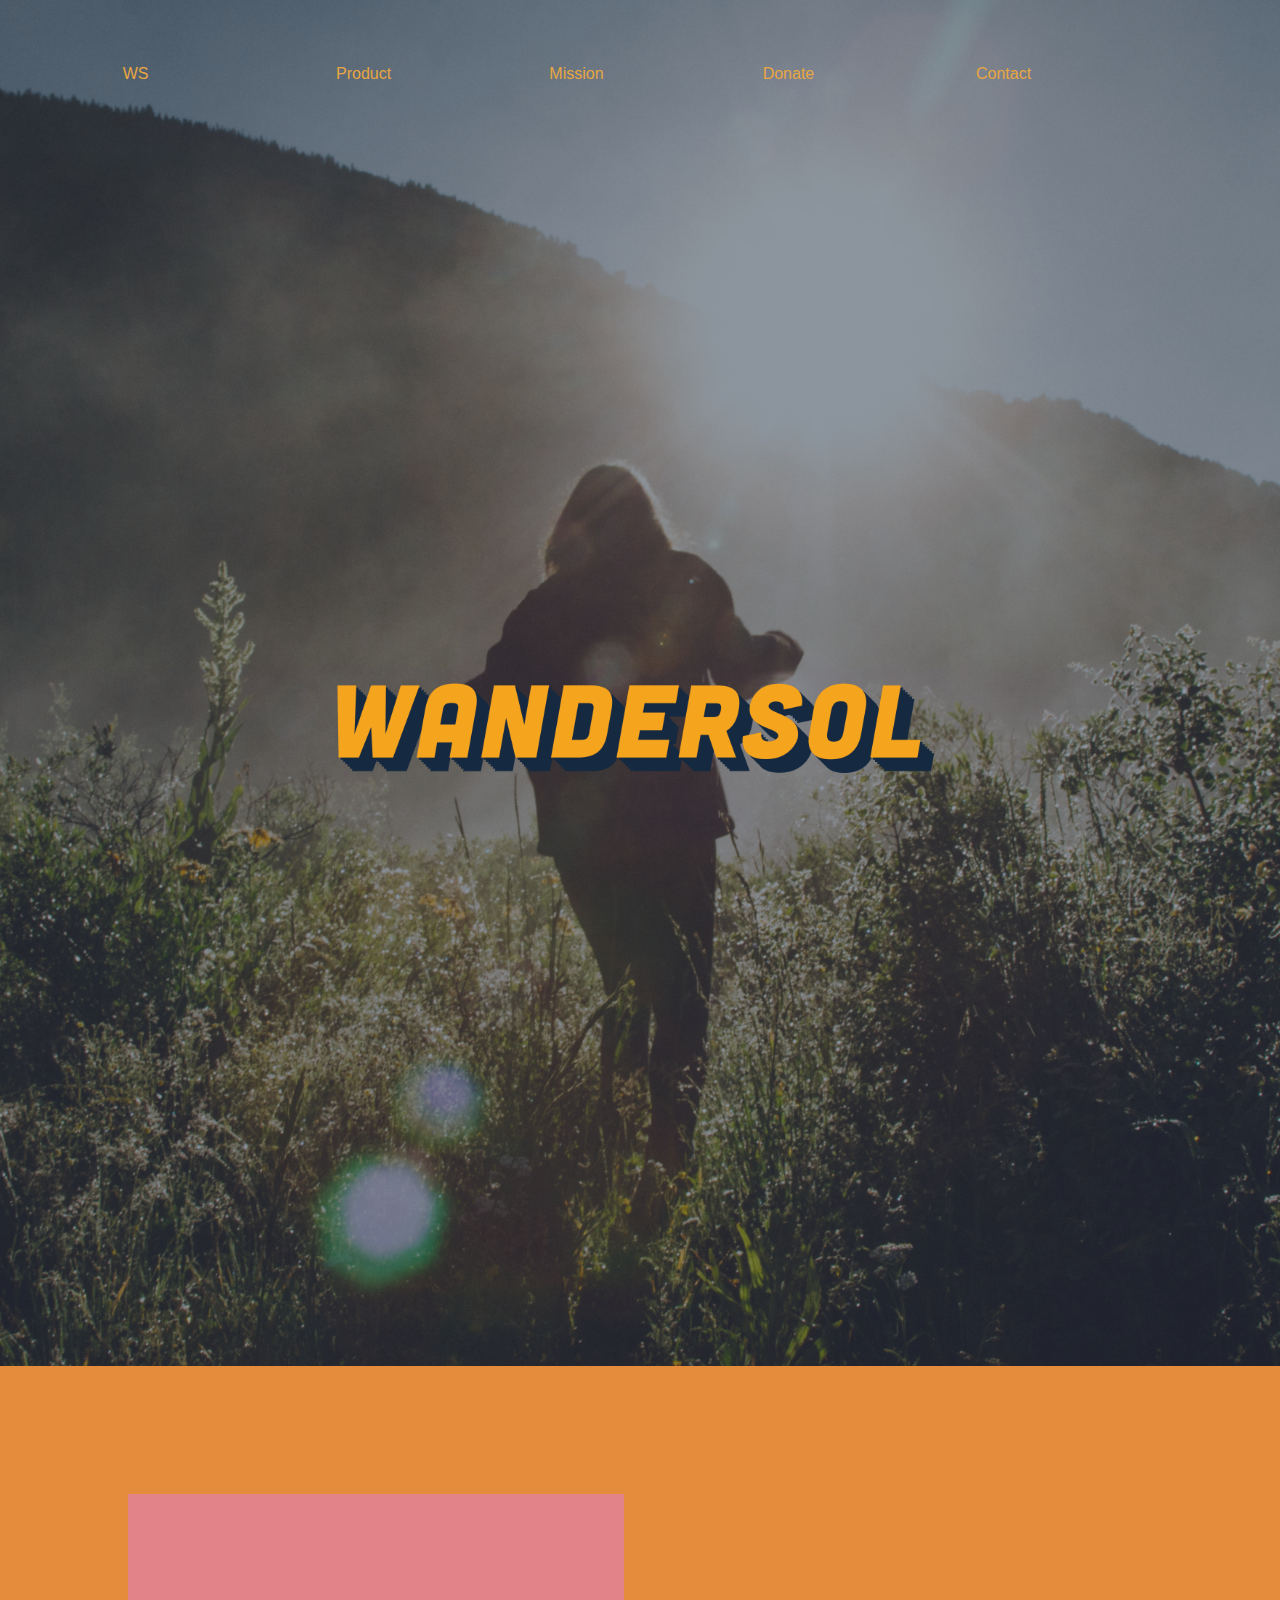
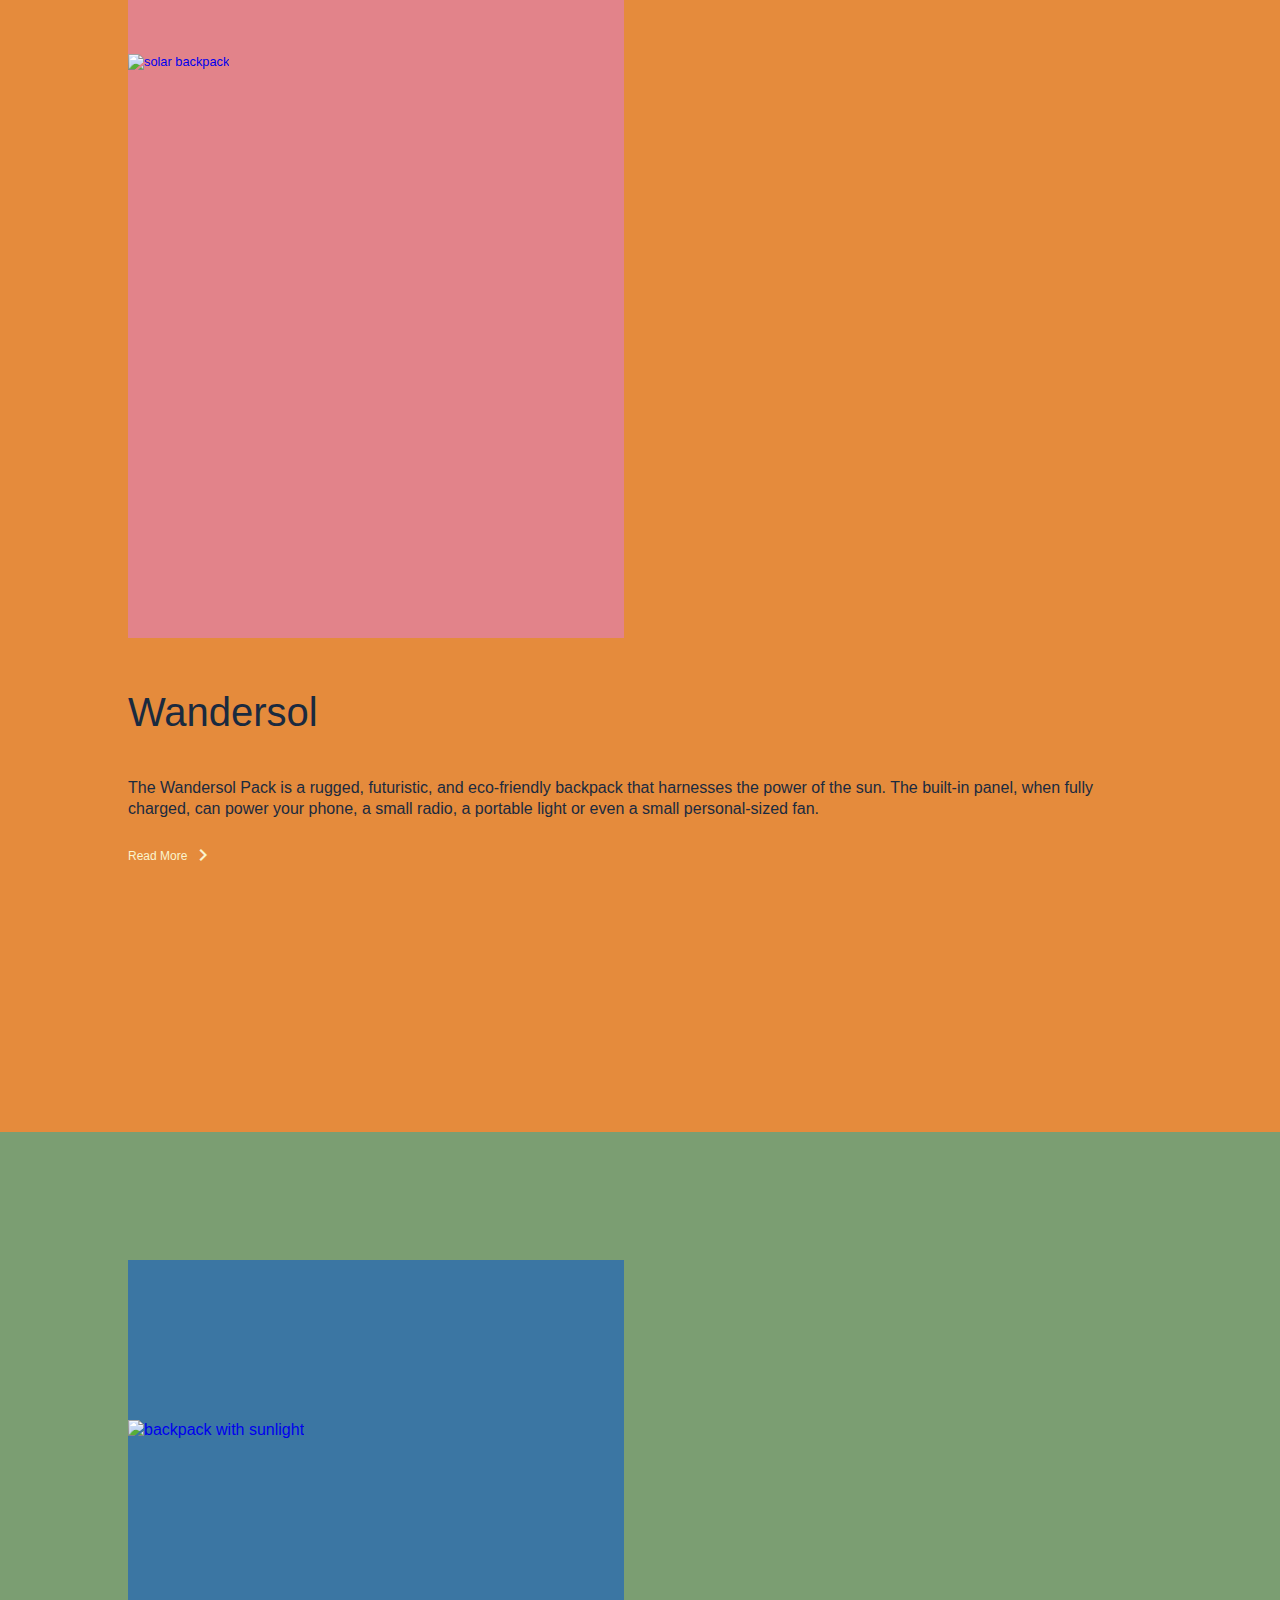
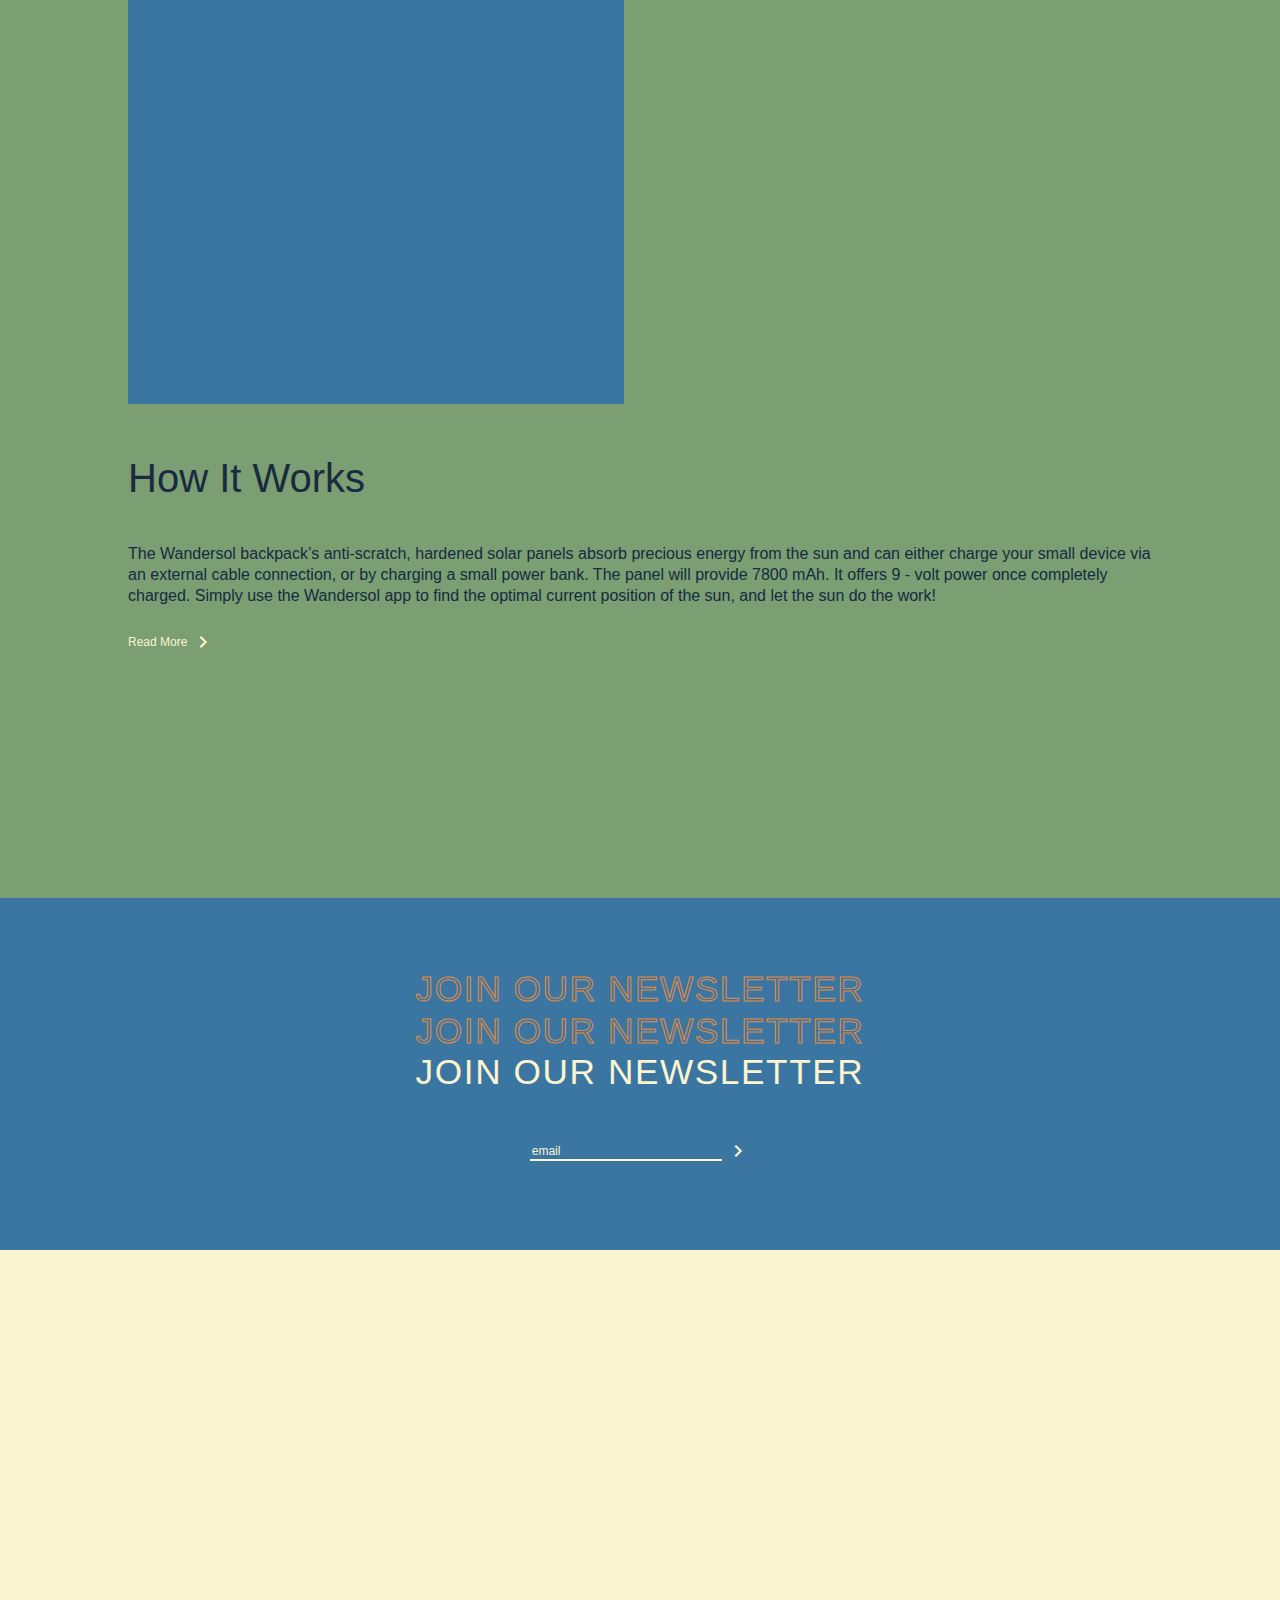
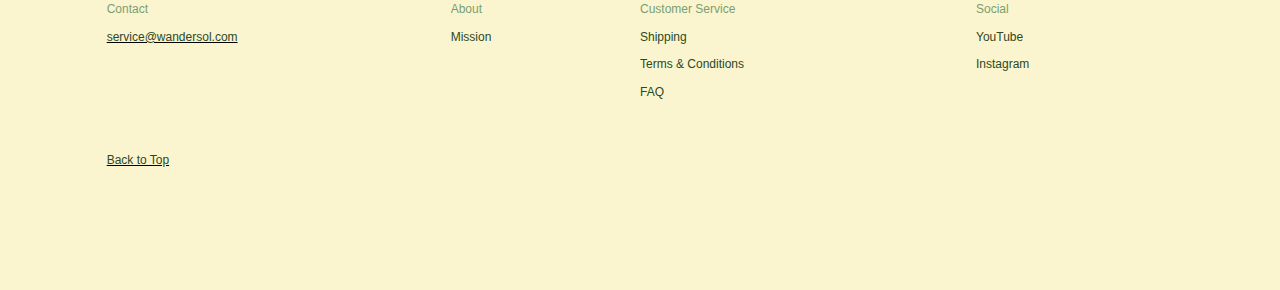
==== index.html @ 4f3cfa89 "added images" ====
<!DOCTYPE html>
<html lang="en">
    <head>
        <meta charset="UTF-8">
        <meta http-equiv="X-UA-Compatible" content="IE=edge">
        <meta name="viewport" content="width=device-width, initial-scale=1.0">
        <link rel="preconnect" href="https://fonts.gstatic.com">
        <link href="https://fonts.googleapis.com/css2?family=Raleway:wght@500&display=swap" rel="stylesheet"> 
        <link rel="stylesheet" href="https://use.typekit.net/nxj5tkr.css">
        <link rel="stylesheet" href="https://use.typekit.net/nxj5tkr.css">
        <link rel="stylesheet" href="https://fonts.googleapis.com/icon?family=Material+Icons">
        <link rel="stylesheet" href="main.css">
        <script src="main.js" async></script>
        <title>Wandersol</title>
    </head>
    <body> 
        
        <section id="hero">
            <nav>
                <a href="index.html" id="logo-home">WS</a>
                <a href="wandersol.html" id="nav-products">Product</a>
                <a href="mission.html" id="nav-mission">Mission</a>
                <a href="donate.html" id="nav-donate">Donate</a>
                <a href="#" id="nav-contact">Contact</a>  
            </nav>
            <div id="main-title">
                <a href="wandersol.html">
                    <img src="images/Wandersol_Banner_Export-02.png" alt="wandersol title">
                </a>
                
            </div>
        </section>
        
        <section id="description">
            <div id="desc-image">
                <a href="wandersol.html">
                    <img src="" alt="solar backpack">
                </a>     
            </div>
            <div id="desc-text">
                <a href="wandersol.html">
                    <h3>Wandersol</h3>
                </a> 
                <p>The Wandersol Pack is a rugged, futuristic, and eco-friendly backpack that harnesses the power of the sun. The built-in panel, when fully charged, can power your phone, a small radio, a portable light or even a small personal-sized fan.</p>
                <div class="read-more-light">
                    <a href="wandersol.html">Read More</a>
                    <a href="wandersol.html"><i class="material-icons" id="chevron-yellow">chevron_right</i></a>
                </div>
            </div>
        </section>

        <section id="how">
            <div id="how-image">
                <a href="wandersol.html">
                    <img src="" alt="backpack with sunlight">
                </a>   
            </div>
            <div id="how-text">
                <a href="wandersol.html">
                    <h3>How It Works</h3>
                </a> 
                <p>The Wandersol backpack’s anti-scratch, hardened solar panels absorb precious energy from the sun and can either charge your small device via an external cable connection, or by charging a small power bank. The panel will provide 7800 mAh. It offers 9 - volt power once completely charged. Simply use the Wandersol app to find the optimal current position of the sun, and let the sun do the work!</p>
                <div class="read-more-light">
                    <a href="wandersol.html">Read More</a>
                    <a href="wandersol.html"><i class="material-icons" id="chevron-yellow">chevron_right</i></a>
                </div>
            </div>   
        </section>

        <!-- <section id="mission">
            <div id="mission-image">
                <img src="images/pexels-ave-calvar-martinez-4061216.jpg" alt="helping hands">
            </div>
            <div id="mission-text">
                <h3>Our Mission</h3>
                <p>Our mission is to maximize the experience of those who wander by providing them with comfortable, trustworthy and durable gear that will satisfy their desire to explore what the world has to offer. However, not only do we define our success by serving our customers wants and needs, but by helping others along the way. </p>
                <p>For each backpack purchased, Wandersol will donate a backpack to a person experiencing homelessness. We believe that we can give power, to empower those who need it most. </p>
                <div class="read-more-dark">
                    <a href="mission.html">Read More</a>
                    <a href="wandersol.html"><i class="material-icons" id="chevron-right-light-green">chevron_right</i></a>
                </div>
            </div>
        </section> -->
        
        <section>
            <div id="cream-background"></div>
        </section>

        <section id="newsletter">
            <div id="triple-join">
                <p class="outline">JOIN OUR NEWSLETTER</p>
                <p class="outline">JOIN OUR NEWSLETTER</p>
                <p>JOIN OUR NEWSLETTER</p>
            </div>
            <form action="">
                <input type="text" id="newsletter-email-input" placeholder="email">
                <a href="#"><i class="material-icons" id="chevron-yellow-news">chevron_right</i></a>
            </form>
        </section>

        <div id="map">
            <img src="images/TopoUpdatedExport-01.png" alt="map lines" id="map-lines">
        </div>

        <footer>
            <div id="footer-contact">
                <div id="footer-contact-title">Contact</div>
                <div id="footer-email">
                    <p><a href="#">service@wandersol.com</a></p>
                </div>
            </div>
            <div id="footer-about">
                <div id="about">About</div>
                <div id="about-p">
                    <p><a href="mission.html">Mission</a></p>
                </div>
            </div>
            <div id="footer-cust-serv">
                <div id="cust-serv">Customer Service</div>
                <div id="general-info">
                    <p><a href="#">Shipping</a></p>
                    <p><a href="#">Terms & Conditions</a></p>
                    <p><a href="#">FAQ</a></p>  
                </div>     
            </div>
            <div id="footer-social">
                <div id="social">Social</div>
                <div id="social-links">
                    <p><a href="#">YouTube</a></p>
                    <p><a href="#">Instagram</a></p>
                </div>
            </div>
            <div id="back-to-top"><a href="#top">Back to Top</a></div>
        </footer>

        <div class="bg-modal">
            <div class="modal-content">
                <div id="modal-form">
                    <h3>Nice to Meet You!</h3>
                    <p>Feel free to send us a message</p>
                    <form action="">
                        <input type="text" id="name" placeholder="Name">
                        <input type="email" id="modal-email" placeholder="Email*">
                        <input type="text" id="message" placeholder="Message">    
                        <button type="submit" id="modal-submit">Submit</button>
                    </form>
                </div>
                <div class="close">+</div>
                <div id="modal-image"><img src="images/wandersol-modal.jpg" alt="mountains and pine trees"></div>
            </div>
        </div>   
    </body>
</html>
---- main.css ----
html {
    box-sizing: border-box;
    font-size: 100%;
}

*, *:before, *:after {
    box-sizing: inherit;
}

a {
    text-decoration: none;
}

body {
    margin: 0;
    font-family: filson-pro, sans-serif;
    font-weight: 400;
    font-style: normal;
    line-height: 1.3;
    display: grid;
    grid-template-columns: repeat(12 1fr);
    grid-template-areas: 
        "hero"
        "desc-image"
        "desc-text"
        "how-image"
        "how-text"
        "cream-background"
        "newsletter"
        "map"
        "footer"
    ;
}


/* ----- Hero (main styles) ----- */

#hero {
    grid-area: hero;
    /* photo by Holly Mandarich on Unsplash.com */
    background: url(images/hero-image.jpg) center;
    width: 100%;
    background-size: cover;
    height: 51rem;
    display: grid;
    grid-template-rows: 1fr, 1fr, 1fr;
}

/* ----- Navbar and Navbar Elements ----- */

nav {
    grid-column: 1/13;
    grid-row: 1/2;
    display: grid;
    grid-template-columns: repeat(12, 1fr);
    padding-top: 4rem;
    background-color:rgba(26,43,62, 0.5);
}

nav a {
    color: #E9A642;
    font-size: 0.8rem;
    font-weight: bold;
    font-family: filson-pro, sans-serif;
    font-weight: 400;
    font-style: normal;
    padding-left: 1rem;
}

#logo-home {
    grid-column: 2/3;
    color: #E9A642;
    font-family: cubano, sans-serif;
    font-weight: 400;
    font-style: normal;
}

#nav-products {
    grid-column: 4/5;
}

#nav-mission {
    grid-column: 6/7;
}

#nav-donate {
    grid-column: 8/9; 
}

#nav-contact {
    grid-column: 10/11; 
}

/* ----- Main Title Div with Main Title Image ----- */

#main-title {
    grid-column: 1/13;
    background-color: rgba(26,42,63,.5);
    background-repeat: no-repeat;
    background-position: center top;
    /* height: 15rem; */
    height: 100%;
    padding: 0;
}

#main-title img {
    width: 60%;
    margin: auto;
    display: block;
    position: relative;
    /* top: 25%; */
}

#description {
    background-color: #E58B3C;
    height: 51rem;
    font-family: cubano, sans-serif;
    font-weight: 400;
    font-style: normal;
    font-size: 0.8rem;
}

#desc-image {
    grid-area: desc-image;
    width: 18rem;
    height: 24rem;
    background-color: #e2838a;
    padding-top: 10rem;
    margin: 3rem auto;
}

#desc-text {
    color: #1A2A3F;
    padding: 0 3rem 0 3rem;
    grid-area: desc-text;
    font-family: filson-pro, sans-serif;
    font-weight: 400;
    font-style: normal;
}

#desc-text h3 {
    font-family: cubano, sans-serif;
    font-weight: 400;
    font-style: normal;
}

#desc-text a h3 {
    color: #1A2A3F;
}

.read-more-light {
    color: #faf5ce;
}

.read-more-light a {
    color: #FAF5CE;
    font-size: 0.25rem;
}

.material-icons {
    font-size: 1.5rem;
}

#chevron-yellow {
    color: #FAF5CE;
    position: relative;
    top: 0.5rem;
}
/* ----- How ----- */

#how {
    background-color: #7B9E72;
    height: 51rem;
    font-family: cubano, sans-serif;
    font-weight: 400;
    font-style: normal;
}

#how-image {
    grid-area: how-image;
    width: 18rem;
    height: 24rem;
    background-color: #3b76a3;
    padding-top: 10rem;
    margin: 3rem auto;
}

#how-text {
    grid-area: how-text;
    padding: 0 3rem 0 3rem;
    color: #162A41;
    font-size: 0.8rem;
    font-family: filson-pro, sans-serif;
    font-weight: 400;
    font-style: normal;
}

#how-text h3 {
    font-family: cubano, sans-serif;
    font-weight: 400;
    font-style: normal;
}

#how-text a h3 {
    color: #1A2A3F;
}

#cream-background {
    background-color: #FAF5CE;
    height: 20rem;
}

/* ----- Mission ----- */

#mission {
    background-color: #FAF5CE;
    color: #162A41;
    padding: 3.125rem;
    height: 51rem;
    font-size: 0.8rem;
    font-family: cubano, sans-serif;
    font-weight: 400;
    font-style: normal;
}

#mission-image img {
    max-width: 18rem;
    max-height: 24rem;
}

.read-more-dark a {
    color: #569573;
    font-size: 0.25rem;
}

#chevron-right-light-green {
    color: #569573;
    position: relative;
    top: 0.5rem;
    font-size: 1.5rem;
}

#mission-text {
    grid-area: mission-text;
    padding-top: 3rem;
    font-family: filson-pro, sans-serif;
    font-weight: 400;
    font-style: normal;
}

#mission-text h3 {
    font-family: cubano, sans-serif;
    font-weight: 400;
    font-style: normal;
}

#cream-background {
    display: none;
}

#newsletter {
    grid-area: newsletter;
    height: 22rem;
    display: grid;
    grid-template-columns: 25% 50% 25%;
    grid-template-rows: 1fr 1fr;
    padding-top: 3.125rem;
    background-color:#3b76a3;
    color: #FAF5CE;
    z-index: 1;
}

#triple-join {
    grid-column: 2/3;
    grid-row: 1/2;
    margin: 0 auto;
}
#newsletter p {
    margin: 0 auto;
    font-size: 3.75vw;
    padding-top: 2.5rem;
    font-family: cubano, sans-serif;
    font-weight: 400;
    font-style: normal;
    letter-spacing: .1rem;
    line-height: 0.1rem;   
}

.outline {
    /* -webkit-text-fill-color: #7B9E72;  */
    /* -webkit-text-fill-color: #3b76a3; */
    -webkit-text-fill-color: #3b76a3;;
    -webkit-text-stroke-width: 0.0625rem;
    /* -webkit-text-stroke-width: 0.1rem; */
    /* -webkit-text-stroke-color: #e2838a; */
    -webkit-text-stroke-color: #E58B3C;
}

#newsletter form {
    grid-column: 2/3;
    grid-row: 2/3;
    margin: 0 auto;
    padding-top: 2rem;
    padding-bottom: 2rem;
}

#newsletter input {
    width: 8rem;
    border: 0;
    border-radius: 0;
    border-bottom: 0.125rem solid #FAF5CE;
    /* background-color: #7B9372; */
    background-color: #3b76a3;
    /* background-color: rgb(26,43,62); */
    box-shadow: none;
    /* color: #FAF5CE; */
    color:rgb(26,43,62);

}
 #email {
     display: inline-block;
     min-width: 12rem;
 }

#chevron-yellow-news {
    position: relative;
    top: .5rem;
    display: inline-block;
    color:#FAF5CE;
}

input::placeholder {
    color:#FAF5CE;
    font-size: 90%;
    font-family: filson-pro, sans-serif;
    font-weight: 400;
    font-style: normal;
}

#newsletter .material-icons {
    font-size: 1.5rem;
}

/* ----- Topographical Map Image ----- */

#map {
    grid-area: map;
    background-color: #FAF5CE;
    height: 10rem;
    padding-bottom: 20rem;
}

#map-lines {
    grid-column: 1/13;
    width: 100%;
    height: 25rem;
    object-fit: cover;
    position: relative;
    bottom: 10rem;
}

/* ----- Footer ----- */

footer {
    grid-area: footer;
    display: grid;
    grid-template-columns: repeat(12, 1fr);
    background-color: #FAF5CE;
    font-size: 0.25rem;
    padding-bottom: 3rem;
}

footer a {
    color: #2D4826;
}

#footer-contact {
    grid-column: 2/4;
}

#footer-contact-title {
    color: #7B9E72;
}

#footer-email {
    text-decoration: underline;
}

#footer-about {
    grid-column: 5/6;
    padding-left: 1.5rem;
}

#about {
    color: #7B9E72;
}

#footer-cust-serv {
    grid-column: 7/10;
}

#cust-serv {
    color: #7B9E72;
}
#footer-social {
    grid-column: 10/12;
    padding-left: 1rem;
}

#social {
    color: #7B9E72;
}

#back-to-top {
    grid-column: 2/4;
    text-decoration: underline;
}

#chevron-up {
    grid-column: 3/4;
    grid-row: 2/3;
    position:relative;
    right: 0.5rem;
    bottom: 0.5rem;
    color: #2D4826;
    font-size: 1.5rem !important;
}

.bg-modal {
    width: 100%;
    height: 100%;
    background-color: rgba(123, 158, 114, 0.7);
    position:fixed;
    top: 0;
    left: 0;
    display: flex;
    justify-content: center;
    align-items: center;
    display: none;
    z-index: 2;
}

.modal-content {
    width: 15rem;
    height: 30rem;
    background-color: #FAF5CE;
    -webkit-box-shadow: 0.4375rem 0.4375rem 0.625rem 0rem rgba(0,0,0,0.26); 
    box-shadow: 0.4375rem 0.4375rem 0.625rem 0rem rgba(0,0,0,0.26);
    display: flex;
    justify-content: center;
    position: relative;
}

#modal-form {
    width: 15rem;
    height: 30rem;
    display: inline;
}

#form {
    width:13rem;
}

#modal-form h3 {
    display: block;
    font-family: cubano, sans-serif;
    font-weight: 400;
    font-style: normal;
    font-size: 1.5rem;
    color: #2D4826;
    text-align:center;
    padding-top: 1rem;
    padding-bottom: 1rem;
}

#modal-form p {
    text-align: center;
    color: #2D4826;
    font-size: 0.75rem;
    padding-bottom: 1rem;
}

input {
    background-color: #FBF9E7;
    width: 13rem;
    border-radius: 0.1875rem;
    border-style: none;
    box-sizing: border-box;
    margin: 0 auto;
    -webkit-box-shadow: inset 0rem 0.25rem 0.25rem 0rem rgba(0,0,0,0.25); 
    box-shadow: inset 0rem 0.25rem 0.25rem 0rem rgba(0,0,0,0.25);
}

#name::placeholder, #modal-email::placeholder, #message::placeholder {
    font-size: 0.75rem;
    color: #7B9E72;
}

#name {
    display: block;
    margin-bottom: 1rem;
    padding: 0.625rem;
}

#modal-email {
    display: block;
    margin-bottom: 1rem;
    padding: 0.625rem;
}

#message {
    display:block;
    width: 13rem;
    padding-top: 0.625rem;
    padding-left: 0.625rem;
    padding-bottom: 8rem;
    resize: none;
}

#modal-submit {
    font-weight: bold;
    color: #FAF5CE !important;
    font-size: 0.5rem;
    box-shadow: 0.0625rem 0.0625rem 0.0625rem #DEDEDE;
    padding: 0.625rem 1.5625rem;
    background: #2D4826;
    display: block;
    margin: 1rem auto;
    width: 8rem;
}

.close {
    display: block;
    right: 1rem;
    font-size: 2rem;
    position: absolute;
    transform: rotate(45deg);
    color: #2D4826;
    cursor: pointer;
}

#modal-image img {
    display: none;
}

/* -------------------------------- Media Query --------------------------------------- */

/* ----- Tablet Styles ----- */

@media only screen and (min-width: 766px) {
    #hero, #description, #how, #mission {
        height: 65rem;
    }

    nav a {
        font-size: 1rem;
    }

    #main-title {
        /* height: 40%; */
        height: 100%;
    }

    #main-title img {
        width: 50%;
    }

    #desc-image, #how-image {
        height: 30rem;
        width: 25rem;
        margin-top: 8rem;
    }

    #desc-text, #how-text {
        padding: 0rem 8rem;
    }

    #desc-text h3, #how-text h3, #mission-text h3 {
        font-size: 2rem;
    }

    #desc-text p, #how-text p, #mission-text p {
        font-size: 1rem;
    }

    #read-more-light a, read-more-dark a {
        font-size: 0.75rem;
    }

    #mission {
        padding: 0;
        margin: 0;
    }

    #mission-image {
        grid-column: 2/7;
        grid-row: 1/2;
        padding-top: 3rem;
    }

    #mission-image img {
        display: block;
        max-width: 25rem;
        max-height: 35rem;
        margin: 3rem auto 0;
    }

    #mission-text {
        padding: 0rem 8rem;
    }

    #mission-text h3 {
        padding-top: 0;
    }

    #newsletter p {
        font-size: 2.75vw;
    }
    
    #newsletter input{
        width: 12rem;
    }

    #map-lines {
        height: 25rem;
    }

    footer {
        height: 15rem;
        display: grid;
        grid-template-columns: repeat(12, 1fr);
        font-size: 0.75rem;
    }
    
    #chevron-up {
        right: 3.5rem;
    }
    
    .modal-content {
        width: 37.5rem;
        height: 25rem;
    }
    
    #modal-form {
        width: 18.75rem;
        height: 25rem;
        display: inline;
    }

    #modal-form h3 {
        font-size: 1.75rem;
        padding-top: 0.5rem;
        padding-bottom: 0;
        margin-bottom: 1rem;
        margin-top: 1.5rem;
    }
    
    #modal-form p {
        font-size: 1rem;
        padding-bottom: 0;
    }
    
    input {
        width: 15rem;
    }
    
    #name {
        margin-bottom: 0.625rem;
        padding: 0.625rem;
    }
    
    #modal-email {
        margin-bottom: 0.625rem;
        padding: 0.625rem;
    }
    
    #message {
        width: 15rem;
        padding-bottom: 5rem;
    }
    
    #modal-submit {
        font-size: 0.4rem;
        margin: 1.5rem auto;
    }
     
    .close {
        display: block;
        top: -1rem;
        right: 1rem;
        font-size: 4rem;
        position: absolute;
        transform: rotate(45deg);
        color: #2D4826;
        cursor: pointer;
    }
    
    #modal-image img{
        display: inline;
        width: 18.75rem;
        height: 25rem;
        object-fit: cover;   
    }
} 

/* -------------------------------- Media Query --------------------------------------- */
/* ----- Ipad Pro ----- */
@media only screen and (min-width: 1000px) {
    #hero {
        height: 85.375rem;
    }

    #main-title {
        /* height: 45%; */
        height: 100%;
    }

    #main-title img {
        width: 50%;
        /* top: 30%; */
    }

    #description, #how, #mission {
        height: 85.375rem;
    }

    #desc-text h3, #how-text h3, #mission-text h3 {
        font-size: 2.5rem;
    }

    #desc-text p, #how-text p {
        font-size: 1rem;
    }

    #desc-image, #how-image, #mission-image {
        width: 31rem;
        height: 46.5rem;
        margin-top: 8rem;
        margin-left: 8rem;
    }

    .read-more-light a, .read-more-dark a {
        font-size: 0.75rem;
    }

    #chevron-yellow {
        top: 0.45rem;
    }

    #chevron-right-light-green {
        top: 0.45rem;
    }

    #mission-image {
        padding: 0;
        margin: 0;
    }

    #mission-image img {
        max-width: 36.75rem;
        max-height: 46.5rem;
        margin-top: 8rem;
        margin-left: 8rem;
    }

    #mission-text p {
        font-size: 1rem;
    }

    #map-lines {
        height: 37.5rem;
        bottom: 20rem;
    }

    footer {
        height: 20rem;
        padding-bottom: 5rem;
        padding-top: 2rem;
    }
}

/* -------------------------------- Media Query --------------------------------------- */
/* ----- Desktop Styles ------ */
@media only screen and (min-width:1350px) {
    body {
        grid-template-columns: repeat(12, 1 fr);
        grid-template-areas: 
        "hero"
        "desc-image desc-text"
        "how-text how-image"
        "mission-image mission-text""
        "newsletter"
        "map"
        "footer"
    }

    #hero {
        height: 65rem;
    }

    nav a {
        font-size: 1.5rem;
    }

    #main-title {
        /* height: 60%; */
        height: 100%;
    }

    #main-title img {
        width: 40%;
        padding-bottom: 20%;
        top: 30%;
    }

    #description {
        grid-area: desc-image desc-text;
        display: grid;
        grid-template-columns: repeat(12, 1fr);
        grid-template-rows: 100%;
        margin: 0;
        padding: 0;
        height: 56.25rem;
    }

    #desc-image {
        grid-column: 2/6;
        grid-row: 1/2;
        width: 35rem;
        height: 38.25rem;
        background-color: #e2838a;
        padding: 0;
        margin: 8rem 0rem 0rem 0rem;
         /* top margin was 20rem */
    }

    #desc-text {
        grid-column: 7/12;
        grid-row: 1/2;
        padding: 0;
        margin: 8rem 0rem 0rem 1rem;
    }

    #desc-text h3 {
        padding: 0;
        margin: 0;
    }

    #how {
        grid-area: how-text how-image;
        display: grid;
        grid-template-columns: repeat(12, 1fr);
        grid-template-rows: 100%;
        margin: 0;
        height: 56.25rem;
    }

    #how-text {
        grid-column: 2/6;
        grid-row: 1/2;
        /* padding: 15rem 0rem 0rem 0rem; */
        padding: 5rem 0rem 0rem 0rem;
    }

    #how-image{
        grid-column: 7/12;
        grid-row: 1/2;
        background-color: #3b76a3;
        width: 35rem;
        height: 38.25rem;
        padding: 0;
        margin: 8rem 0rem 0rem 1rem; 
    }

    #mission {
        grid-area: mission-image mission-text;
        display: grid;
        grid-template-columns: repeat(12, 1fr);
        grid-template-rows: 100%;
        height: 56.25rem;
        margin: 0;
        padding: 0;
    }

    #mission-image {
        grid-column: 2/7;
        grid-row: 1/2;
        padding: 0;
        margin-top: 8rem;
    }

    #mission-image img {
        display: block;
        object-fit: cover;
        width: 35rem;
        height: 38.25rem;
        margin-top: 0;
        padding: 0;
        margin-left: 0 !important;
    }

    #mission-text {
        grid-column: 7/12;
        grid-row: 1/2;
        padding: 15rem 0rem 0rem 1rem;
    }

    #cream-background {
        display: block;
    }

    #newsletter {
        grid-area: newsletter;
        display: grid;
        grid-template-columns: 25% 50% 25%;
        grid-template-rows: 1fr 1fr;
        height: 20rem;
    }

    #newsletter p {
        font-size: 2.5vw;
    }

    #newsletter input {
        width: 20rem;
        padding-top: 1rem;
    }

    #email::placeholder {
        font-size: 100%;
    }
    
    #map-lines {
        height: 50rem;
        bottom: 35rem;
    }

    footer {
        height: 15rem;
        padding-top: 0 !important;
        font-size: 1rem;
        padding-bottom: 10rem;
    }

    footer a {
        font-size: 1rem;
    }

    #footer-contact, #footer-about, #footer-cust-serv, #footer-social {
        grid-row: 1/2;
    }

    #back-to-top {
        grid-column: 2/4;
        grid-row: 2/3;
        padding-bottom: 1rem;
    }

    #chevron-up {
        grid-column: 3/5;
        grid-row: 2/3;
        position:relative;
        left: 17rem;
        top: 18.5rem;
    }

    #footer-contact {
        grid-column: 2/5;
    }

    #footer-about {
        grid-column: 6/7;
    }

    #footer-cust-serv {
        grid-column: 8/10;
    }

    /* footer #email {
        grid-column:4/5;
    }

    footer img {
        grid-column: 5/6;
    } */

    #modal-submit {
        margin: 0.75 auto;
    }

    #modal-submit:hover {
        color: #2D4826 !important;
        background: #FAF5CE;
    } 
}
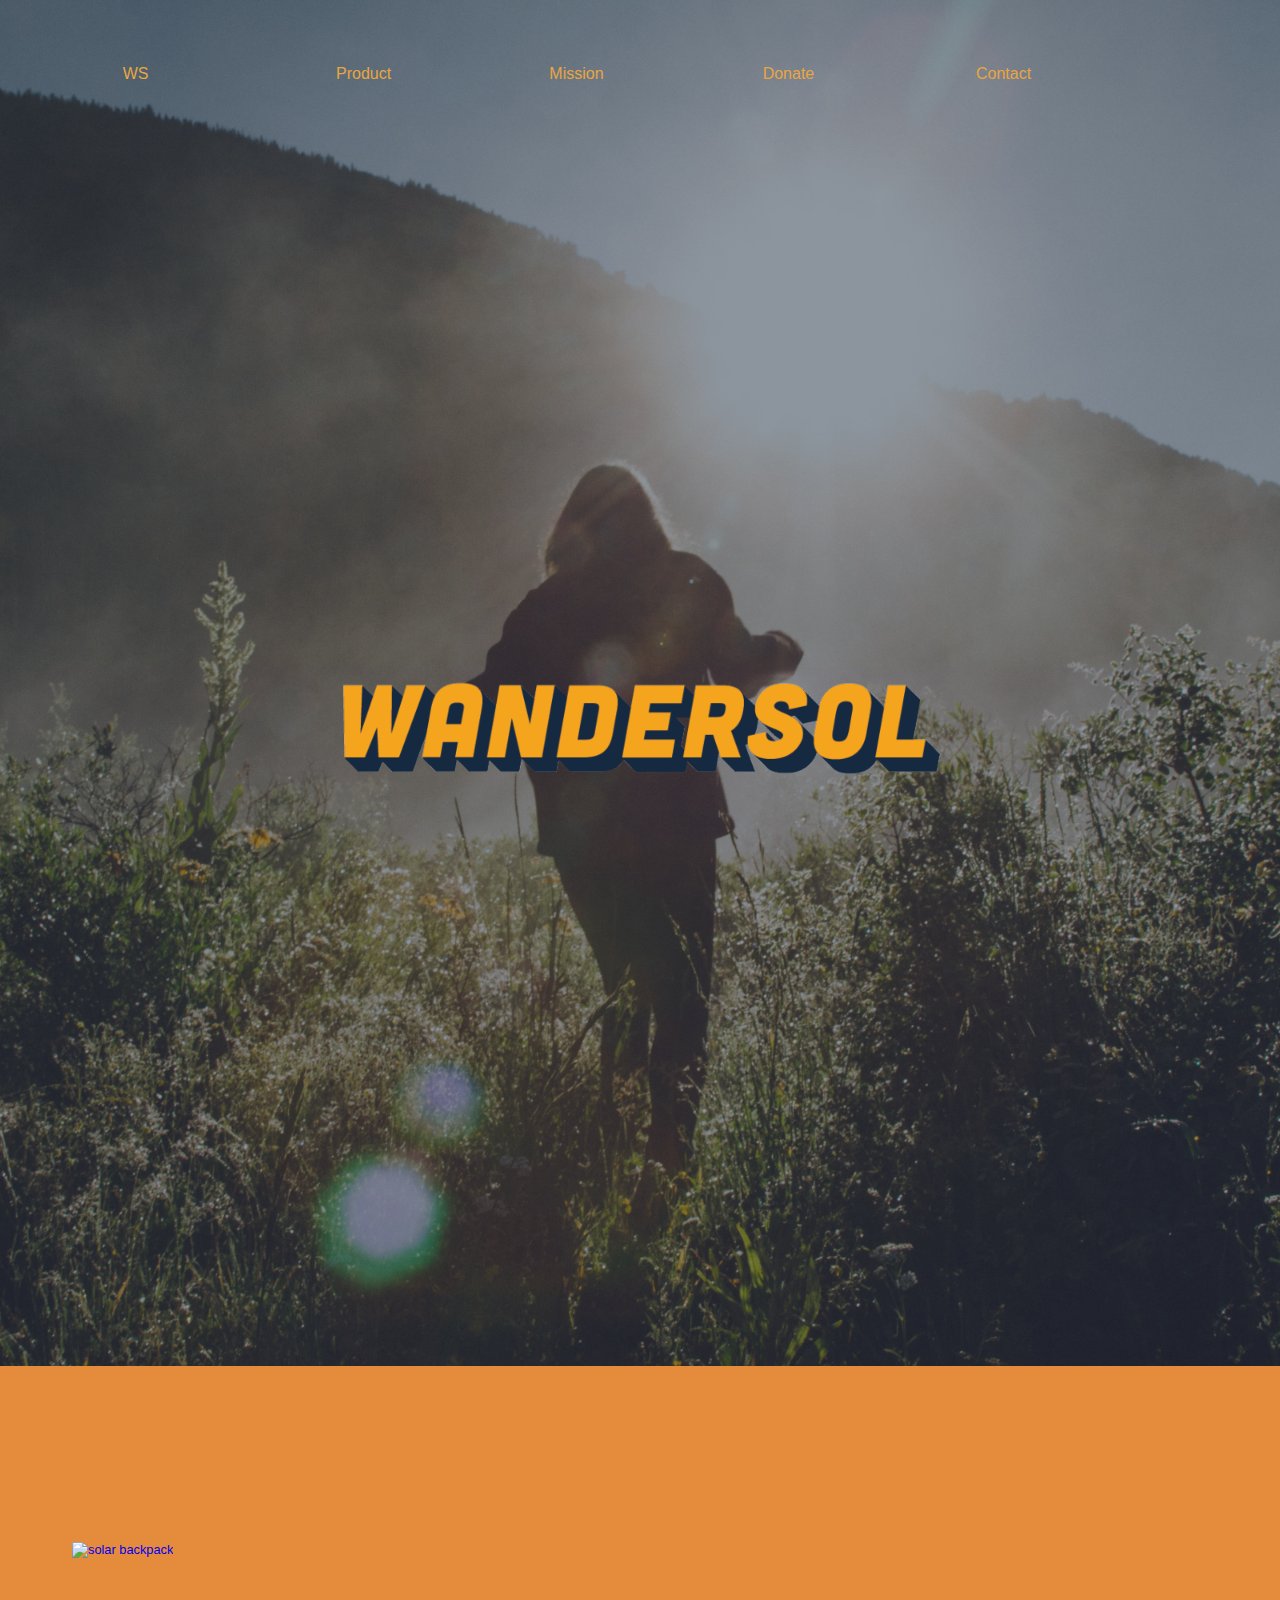
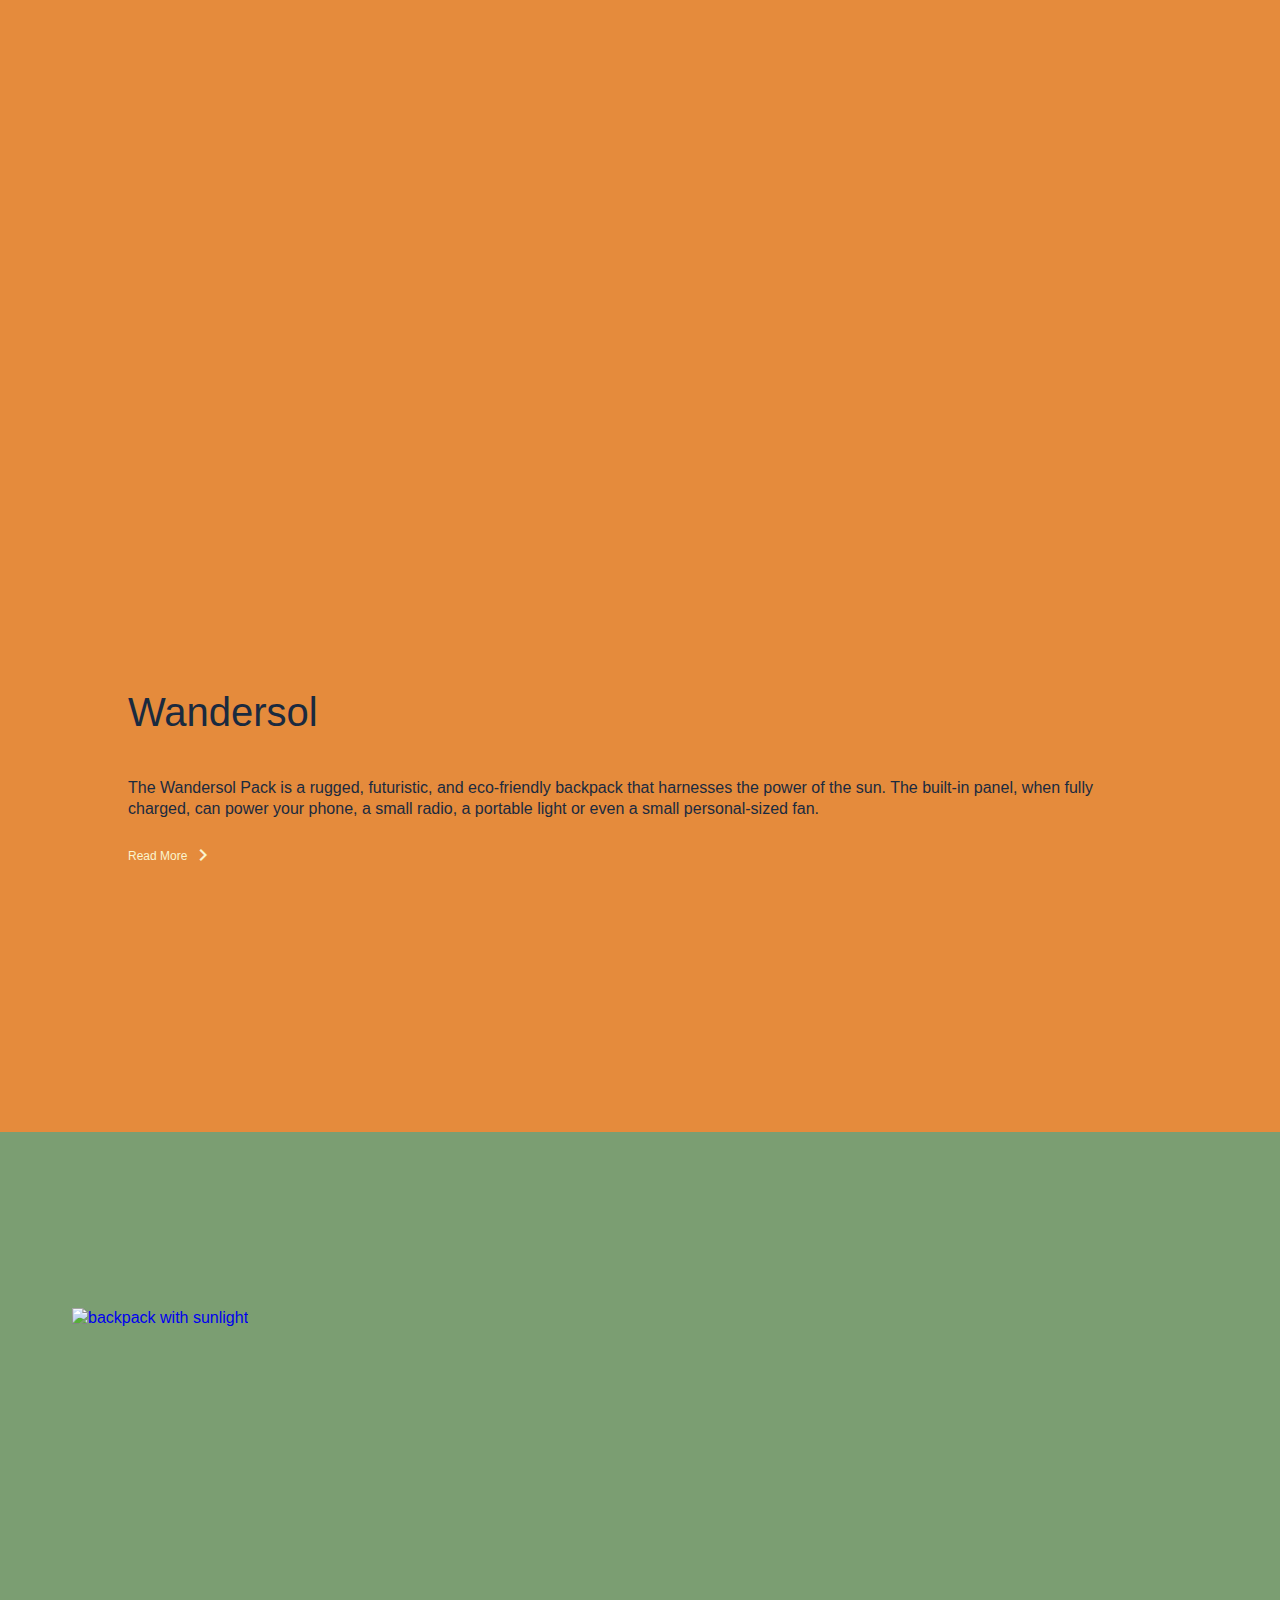
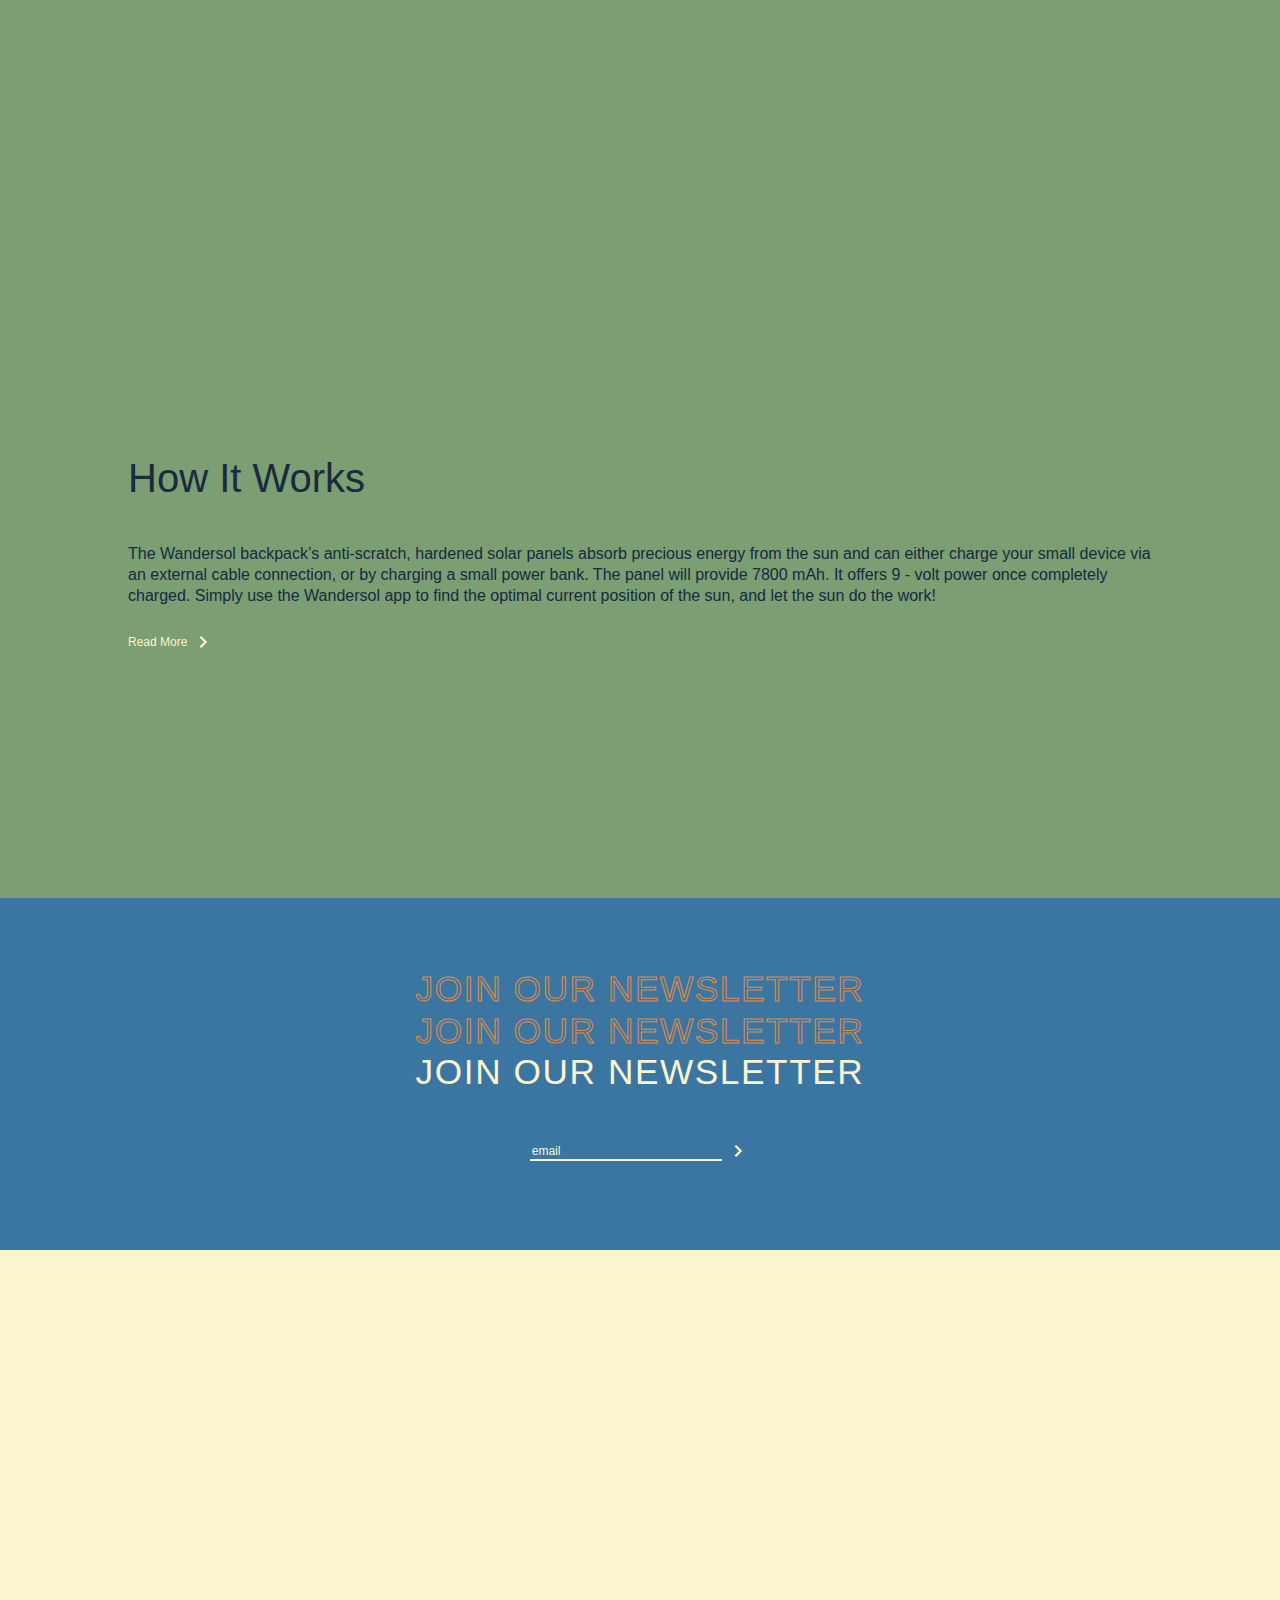
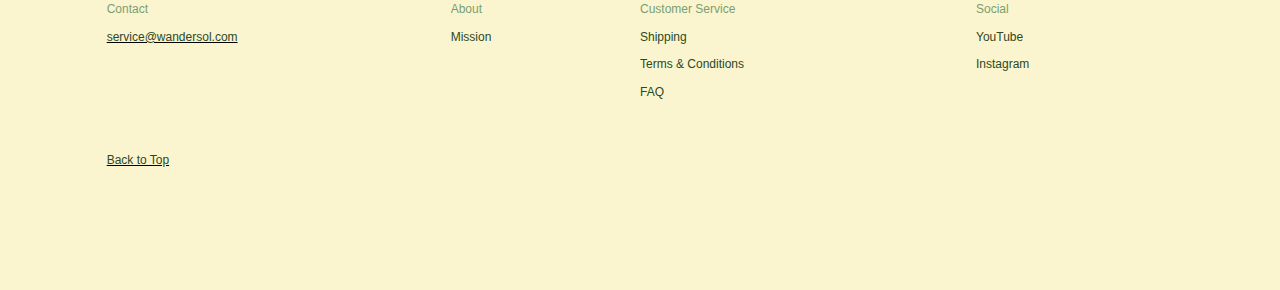
==== commit 5bb0585b: "removed old images. added new." ====
--- a/index.html
+++ b/index.html
@@ -4,9 +4,6 @@
         <meta charset="UTF-8">
         <meta http-equiv="X-UA-Compatible" content="IE=edge">
         <meta name="viewport" content="width=device-width, initial-scale=1.0">
-        <link rel="preconnect" href="https://fonts.gstatic.com">
-        <link href="https://fonts.googleapis.com/css2?family=Raleway:wght@500&display=swap" rel="stylesheet"> 
-        <link rel="stylesheet" href="https://use.typekit.net/nxj5tkr.css">
         <link rel="stylesheet" href="https://use.typekit.net/nxj5tkr.css">
         <link rel="stylesheet" href="https://fonts.googleapis.com/icon?family=Material+Icons">
         <link rel="stylesheet" href="main.css">
@@ -25,7 +22,7 @@
             </nav>
             <div id="main-title">
                 <a href="wandersol.html">
-                    <img src="images/Wandersol_Banner_Export-02.png" alt="wandersol title">
+                    <img src="images/Wandersol_updated_Header.png" alt="wandersol title">
                 </a>
                 
             </div>
@@ -34,7 +31,7 @@
         <section id="description">
             <div id="desc-image">
                 <a href="wandersol.html">
-                    <img src="" alt="solar backpack">
+                    <img src="images/Wandersol-Backpack-Blue-mockup-updated-logo.png" alt="solar backpack">
                 </a>     
             </div>
             <div id="desc-text">
@@ -52,7 +49,7 @@
         <section id="how">
             <div id="how-image">
                 <a href="wandersol.html">
-                    <img src="" alt="backpack with sunlight">
+                    <img src="images/WonderSol-backpack-pink.jpg" alt="backpack with sunlight">
                 </a>   
             </div>
             <div id="how-text">
--- a/main.css
+++ b/main.css
@@ -98,7 +98,6 @@
     background-color: rgba(26,42,63,.5);
     background-repeat: no-repeat;
     background-position: center top;
-    /* height: 15rem; */
     height: 100%;
     padding: 0;
 }
@@ -108,7 +107,6 @@
     margin: auto;
     display: block;
     position: relative;
-    /* top: 25%; */
 }
 
 #description {
@@ -124,9 +122,15 @@
     grid-area: desc-image;
     width: 18rem;
     height: 24rem;
-    background-color: #e2838a;
-    padding-top: 10rem;
+    /* background-color: #e2838a; */
+    /* padding-top: 10rem; */
     margin: 3rem auto;
+}
+
+#desc-image img, #how-image img {
+    width: 18rem;
+    height: 24rem;
+    object-fit: contain;
 }
 
 #desc-text {
@@ -180,8 +184,8 @@
     grid-area: how-image;
     width: 18rem;
     height: 24rem;
-    background-color: #3b76a3;
-    padding-top: 10rem;
+    /* background-color: #3b76a3; */
+    /* padding-top: 10rem; */
     margin: 3rem auto;
 }
 
@@ -287,12 +291,8 @@
 }
 
 .outline {
-    /* -webkit-text-fill-color: #7B9E72;  */
-    /* -webkit-text-fill-color: #3b76a3; */
     -webkit-text-fill-color: #3b76a3;;
     -webkit-text-stroke-width: 0.0625rem;
-    /* -webkit-text-stroke-width: 0.1rem; */
-    /* -webkit-text-stroke-color: #e2838a; */
     -webkit-text-stroke-color: #E58B3C;
 }
 
@@ -309,11 +309,8 @@
     border: 0;
     border-radius: 0;
     border-bottom: 0.125rem solid #FAF5CE;
-    /* background-color: #7B9372; */
     background-color: #3b76a3;
-    /* background-color: rgb(26,43,62); */
     box-shadow: none;
-    /* color: #FAF5CE; */
     color:rgb(26,43,62);
 
 }
@@ -353,10 +350,9 @@
 #map-lines {
     grid-column: 1/13;
     width: 100%;
-    height: 25rem;
+    height: 15rem;
     object-fit: cover;
     position: relative;
-    bottom: 10rem;
 }
 
 /* ----- Footer ----- */
@@ -425,6 +421,8 @@
     color: #2D4826;
     font-size: 1.5rem !important;
 }
+
+/* ----- Pop Up Modal -----  */
 
 .bg-modal {
     width: 100%;
@@ -557,7 +555,6 @@
     }
 
     #main-title {
-        /* height: 40%; */
         height: 100%;
     }
 
@@ -565,10 +562,24 @@
         width: 50%;
     }
 
+    #description {
+        margin:0;
+        padding:0;
+    }
+
     #desc-image, #how-image {
+        height: 35rem;
+        width: 30rem;
+        margin-left: 9.5rem;
+    }
+
+    #desc-image img, #how-image img {
+        width: 35rem;
         height: 30rem;
-        width: 25rem;
-        margin-top: 8rem;
+        /* object-fit: contain; */
+        padding: 0;
+        margin-left: -3rem;
+        margin-top: 3rem;
     }
 
     #desc-text, #how-text {
@@ -622,7 +633,7 @@
     }
 
     #map-lines {
-        height: 25rem;
+        height: 15rem;
     }
 
     footer {
@@ -695,7 +706,8 @@
         cursor: pointer;
     }
     
-    #modal-image img{
+    /* photo by Jasmin Joel on Unsplash.com */
+    #modal-image img {
         display: inline;
         width: 18.75rem;
         height: 25rem;
@@ -704,20 +716,20 @@
 } 
 
 /* -------------------------------- Media Query --------------------------------------- */
+
 /* ----- Ipad Pro ----- */
+
 @media only screen and (min-width: 1000px) {
     #hero {
         height: 85.375rem;
     }
 
     #main-title {
-        /* height: 45%; */
         height: 100%;
     }
 
     #main-title img {
         width: 50%;
-        /* top: 30%; */
     }
 
     #description, #how, #mission {
@@ -736,7 +748,12 @@
         width: 31rem;
         height: 46.5rem;
         margin-top: 8rem;
-        margin-left: 8rem;
+        margin-left: 7.5rem;
+    }
+
+    #desc-image img, #how-image img {
+        width: 55rem;
+        height: 40rem;
     }
 
     .read-more-light a, .read-more-dark a {
@@ -777,10 +794,54 @@
         padding-bottom: 5rem;
         padding-top: 2rem;
     }
+
+    .modal-content {
+        width: 50rem;
+        height: 40rem;
+    }
+
+    #modal-image img{
+        width: 25rem;
+        height: 40rem;
+        display: inline;
+        object-fit: cover;  
+    }
+    
+    #modal-form {
+        width: 25rem;
+        height: 40rem;
+        display: inline;
+    }
+
+    #modal-form h3 {
+        font-size: 2rem;
+        padding-bottom: 0;
+        margin-top: 4rem;
+    }
+    
+    #modal-form p {
+        margin-bottom: 2rem;
+    }
+    
+    input {
+        width: 20rem;
+    }
+    
+    #message {
+        width: 20rem;
+        padding-bottom: 15rem;
+    }
+    
+    #modal-submit {
+        margin: 2rem auto;
+        width: 15rem;
+    }    
 }
 
 /* -------------------------------- Media Query --------------------------------------- */
+
 /* ----- Desktop Styles ------ */
+
 @media only screen and (min-width:1350px) {
     body {
         grid-template-columns: repeat(12, 1 fr);
@@ -803,7 +864,6 @@
     }
 
     #main-title {
-        /* height: 60%; */
         height: 100%;
     }
 
@@ -828,10 +888,16 @@
         grid-row: 1/2;
         width: 35rem;
         height: 38.25rem;
-        background-color: #e2838a;
+        /* background-color: #e2838a; */
         padding: 0;
         margin: 8rem 0rem 0rem 0rem;
-         /* top margin was 20rem */
+    }
+
+    #desc-image img, #how-image img {
+        width: 55rem;
+        height: 40rem;
+        margin-left: -10rem;
+        margin-top: -.5rem;
     }
 
     #desc-text {
@@ -858,14 +924,13 @@
     #how-text {
         grid-column: 2/6;
         grid-row: 1/2;
-        /* padding: 15rem 0rem 0rem 0rem; */
         padding: 5rem 0rem 0rem 0rem;
     }
 
     #how-image{
         grid-column: 7/12;
         grid-row: 1/2;
-        background-color: #3b76a3;
+        /* background-color: #3b76a3; */
         width: 35rem;
         height: 38.25rem;
         padding: 0;
@@ -976,14 +1041,6 @@
         grid-column: 8/10;
     }
 
-    /* footer #email {
-        grid-column:4/5;
-    }
-
-    footer img {
-        grid-column: 5/6;
-    } */
-
     #modal-submit {
         margin: 0.75 auto;
     }
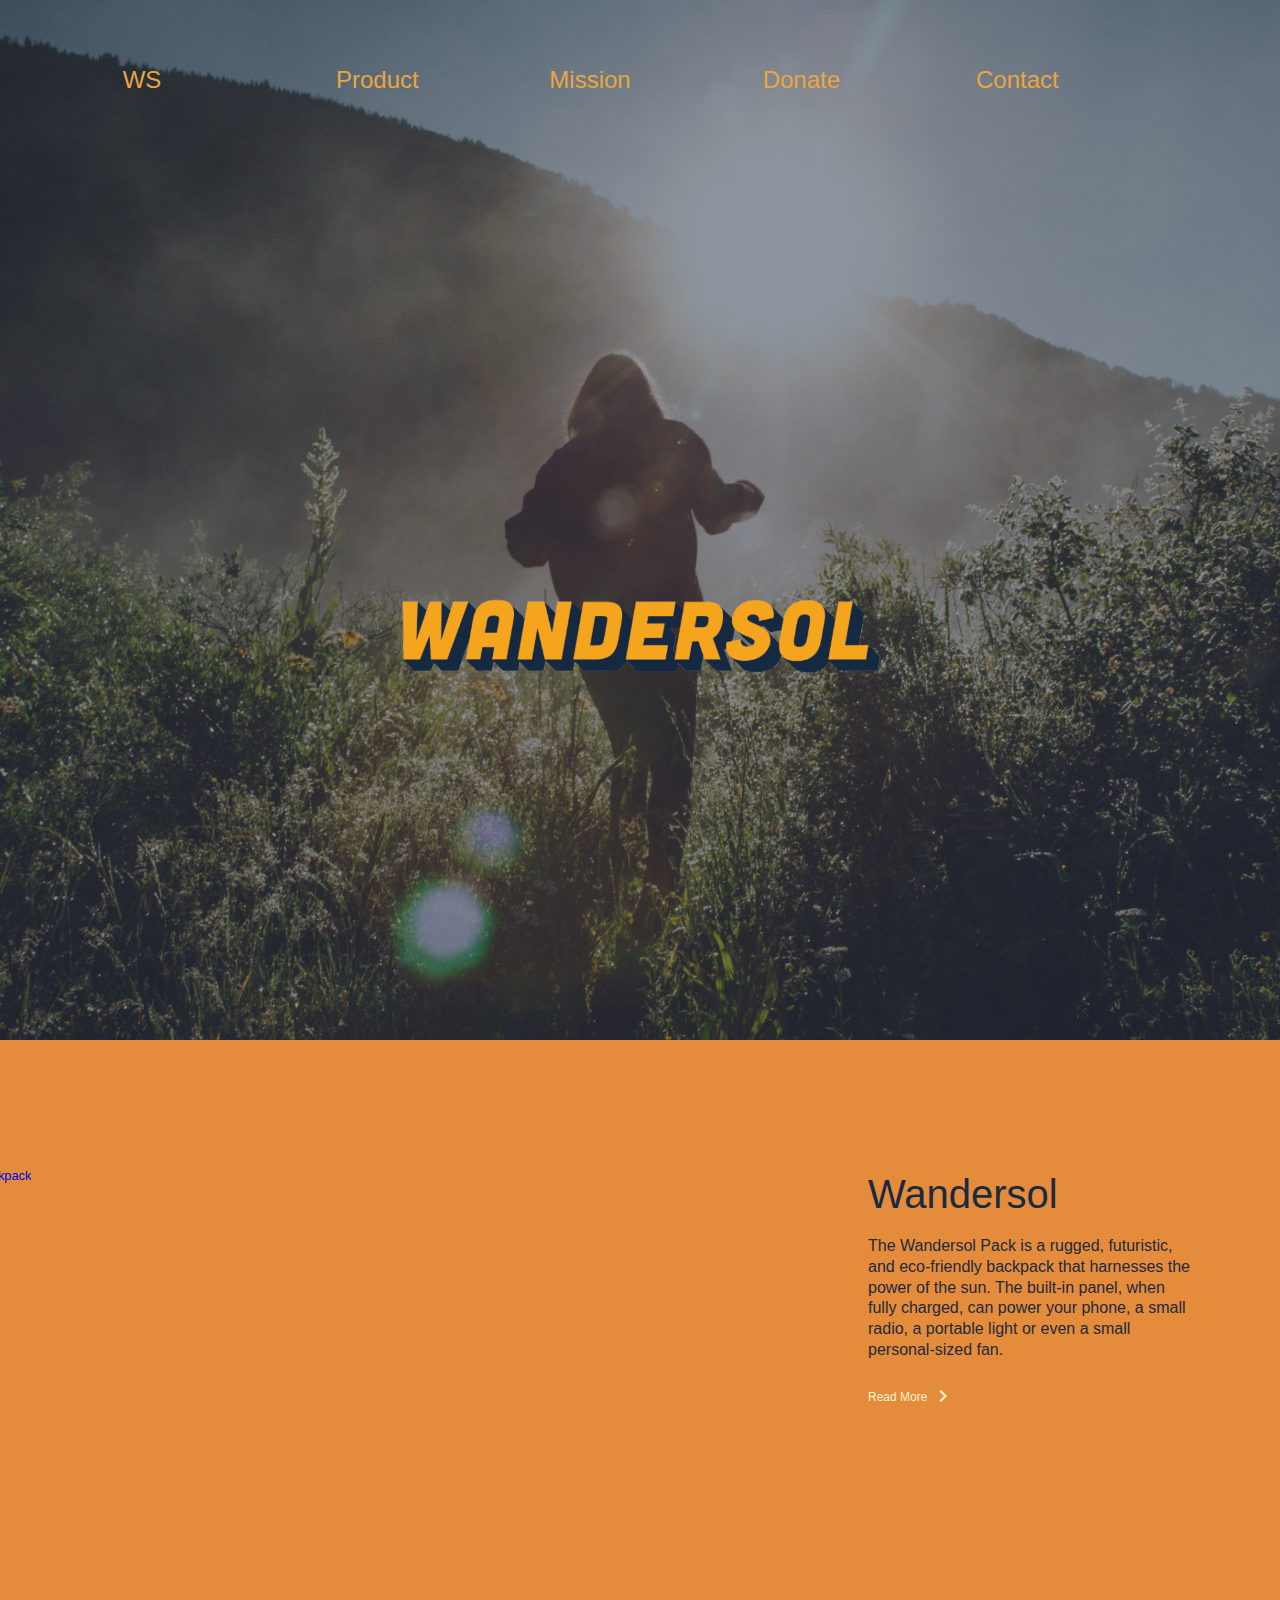
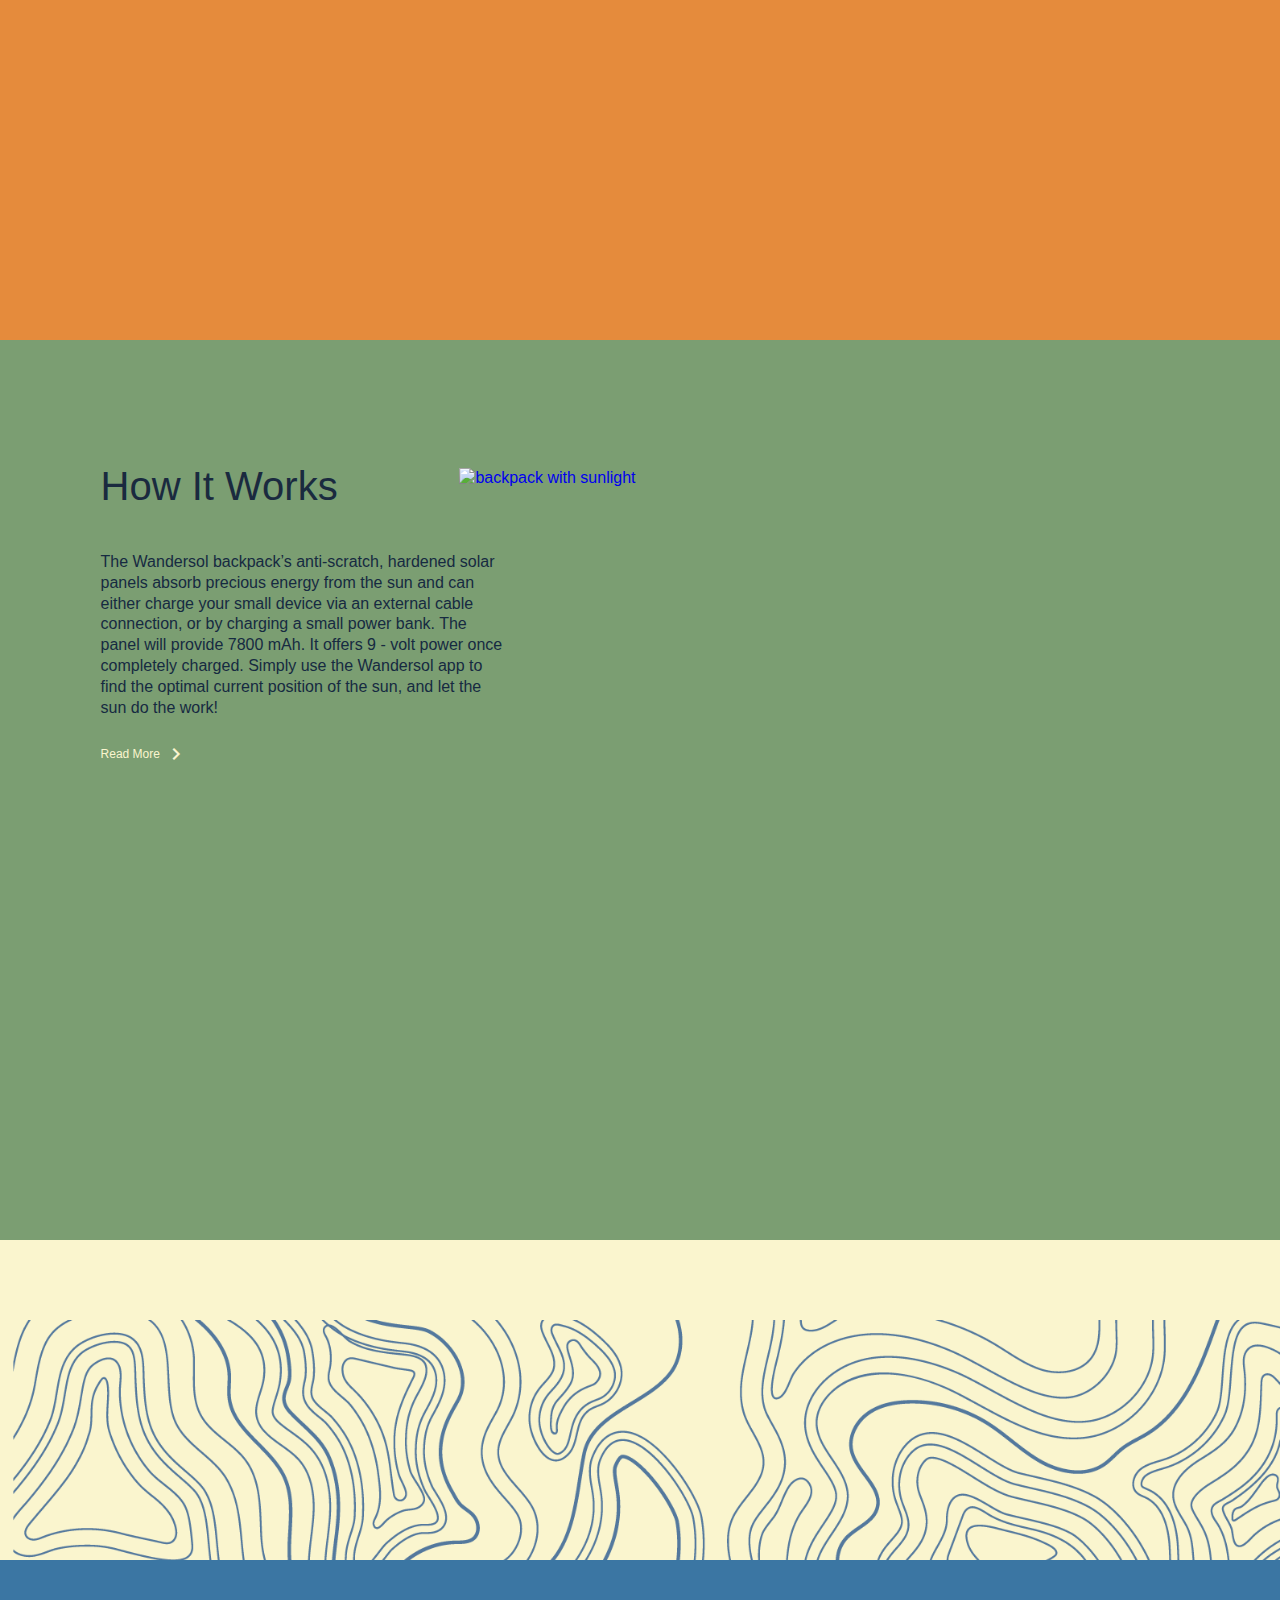
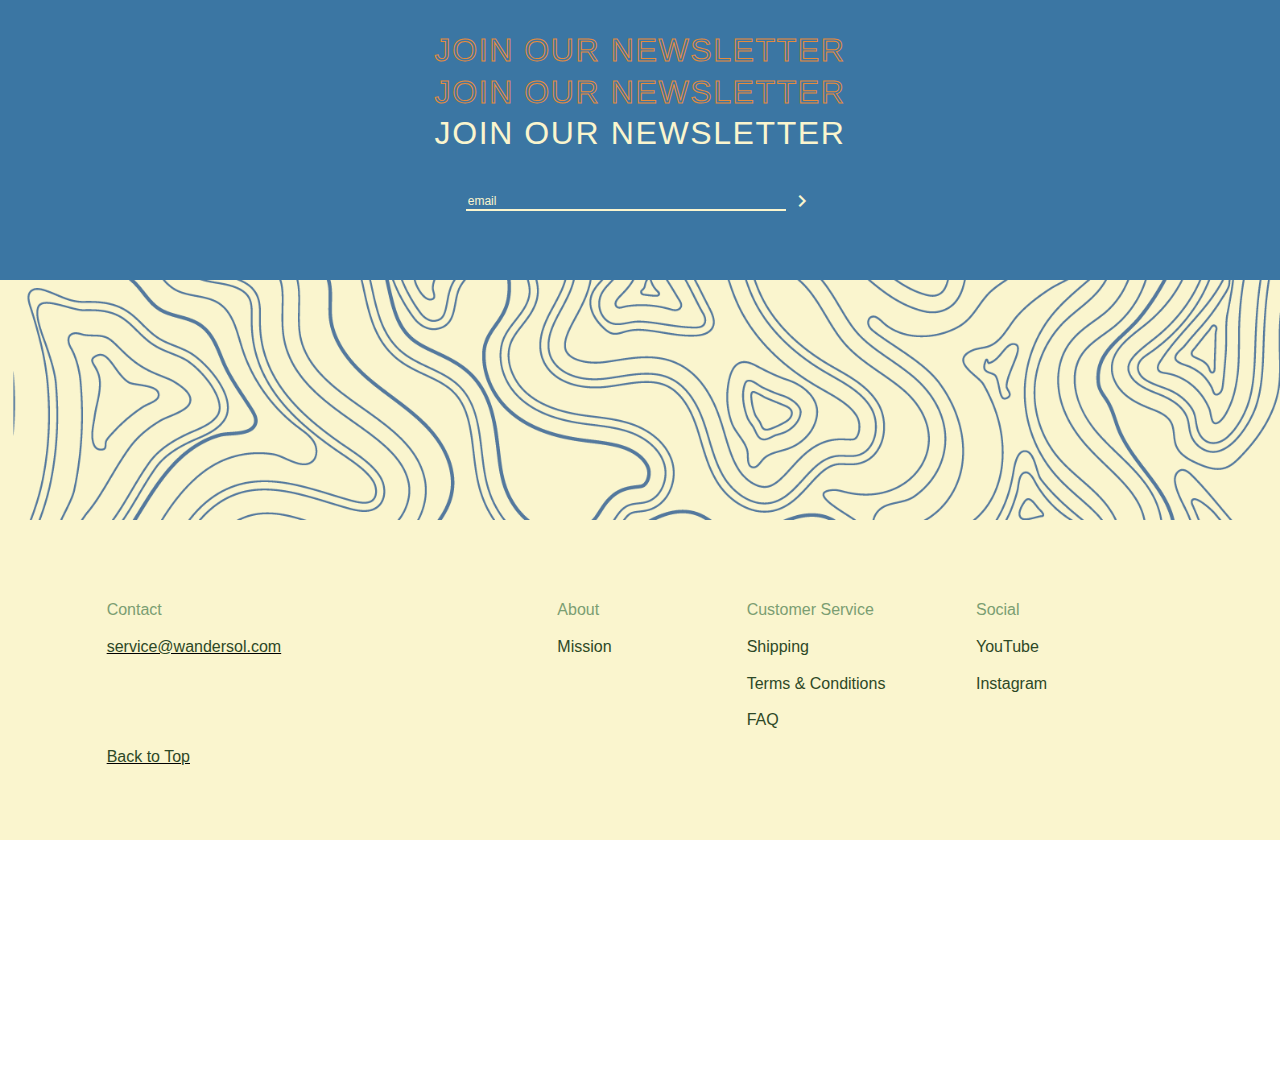
==== commit f3c4d564: "button styles. imagesadded and removed. hover class for nav. font sizes for footer, etc" ====
--- a/index.html
+++ b/index.html
@@ -63,21 +63,6 @@
                 </div>
             </div>   
         </section>
-
-        <!-- <section id="mission">
-            <div id="mission-image">
-                <img src="images/pexels-ave-calvar-martinez-4061216.jpg" alt="helping hands">
-            </div>
-            <div id="mission-text">
-                <h3>Our Mission</h3>
-                <p>Our mission is to maximize the experience of those who wander by providing them with comfortable, trustworthy and durable gear that will satisfy their desire to explore what the world has to offer. However, not only do we define our success by serving our customers wants and needs, but by helping others along the way. </p>
-                <p>For each backpack purchased, Wandersol will donate a backpack to a person experiencing homelessness. We believe that we can give power, to empower those who need it most. </p>
-                <div class="read-more-dark">
-                    <a href="mission.html">Read More</a>
-                    <a href="wandersol.html"><i class="material-icons" id="chevron-right-light-green">chevron_right</i></a>
-                </div>
-            </div>
-        </section> -->
         
         <section>
             <div id="cream-background"></div>
@@ -96,7 +81,7 @@
         </section>
 
         <div id="map">
-            <img src="images/TopoUpdatedExport-01.png" alt="map lines" id="map-lines">
+            <img src="images/Topo_Updated_Blue_Export0.png" alt="map lines" id="map-lines">
         </div>
 
         <footer>
--- a/main.css
+++ b/main.css
@@ -158,7 +158,7 @@
 
 .read-more-light a {
     color: #FAF5CE;
-    font-size: 0.25rem;
+    font-size: 0.5rem;
 }
 
 .material-icons {
@@ -209,56 +209,11 @@
     color: #1A2A3F;
 }
 
+/* ----- Newsletter ----- */
+
 #cream-background {
     background-color: #FAF5CE;
     height: 20rem;
-}
-
-/* ----- Mission ----- */
-
-#mission {
-    background-color: #FAF5CE;
-    color: #162A41;
-    padding: 3.125rem;
-    height: 51rem;
-    font-size: 0.8rem;
-    font-family: cubano, sans-serif;
-    font-weight: 400;
-    font-style: normal;
-}
-
-#mission-image img {
-    max-width: 18rem;
-    max-height: 24rem;
-}
-
-.read-more-dark a {
-    color: #569573;
-    font-size: 0.25rem;
-}
-
-#chevron-right-light-green {
-    color: #569573;
-    position: relative;
-    top: 0.5rem;
-    font-size: 1.5rem;
-}
-
-#mission-text {
-    grid-area: mission-text;
-    padding-top: 3rem;
-    font-family: filson-pro, sans-serif;
-    font-weight: 400;
-    font-style: normal;
-}
-
-#mission-text h3 {
-    font-family: cubano, sans-serif;
-    font-weight: 400;
-    font-style: normal;
-}
-
-#cream-background {
     display: none;
 }
 
@@ -279,6 +234,7 @@
     grid-row: 1/2;
     margin: 0 auto;
 }
+
 #newsletter p {
     margin: 0 auto;
     font-size: 3.75vw;
@@ -362,7 +318,7 @@
     display: grid;
     grid-template-columns: repeat(12, 1fr);
     background-color: #FAF5CE;
-    font-size: 0.25rem;
+    font-size: 0.5rem;
     padding-bottom: 3rem;
 }
 
@@ -546,7 +502,7 @@
 /* ----- Tablet Styles ----- */
 
 @media only screen and (min-width: 766px) {
-    #hero, #description, #how, #mission {
+    #hero, #description, #how {
         height: 65rem;
     }
 
@@ -586,42 +542,16 @@
         padding: 0rem 8rem;
     }
 
-    #desc-text h3, #how-text h3, #mission-text h3 {
+    #desc-text h3, #how-text h3 {
         font-size: 2rem;
     }
 
-    #desc-text p, #how-text p, #mission-text p {
+    #desc-text p, #how-text p {
         font-size: 1rem;
     }
 
     #read-more-light a, read-more-dark a {
         font-size: 0.75rem;
-    }
-
-    #mission {
-        padding: 0;
-        margin: 0;
-    }
-
-    #mission-image {
-        grid-column: 2/7;
-        grid-row: 1/2;
-        padding-top: 3rem;
-    }
-
-    #mission-image img {
-        display: block;
-        max-width: 25rem;
-        max-height: 35rem;
-        margin: 3rem auto 0;
-    }
-
-    #mission-text {
-        padding: 0rem 8rem;
-    }
-
-    #mission-text h3 {
-        padding-top: 0;
     }
 
     #newsletter p {
@@ -732,11 +662,11 @@
         width: 50%;
     }
 
-    #description, #how, #mission {
+    #description, #how {
         height: 85.375rem;
     }
 
-    #desc-text h3, #how-text h3, #mission-text h3 {
+    #desc-text h3, #how-text h3 {
         font-size: 2.5rem;
     }
 
@@ -744,7 +674,7 @@
         font-size: 1rem;
     }
 
-    #desc-image, #how-image, #mission-image {
+    #desc-image, #how-image {
         width: 31rem;
         height: 46.5rem;
         margin-top: 8rem;
@@ -766,22 +696,6 @@
 
     #chevron-right-light-green {
         top: 0.45rem;
-    }
-
-    #mission-image {
-        padding: 0;
-        margin: 0;
-    }
-
-    #mission-image img {
-        max-width: 36.75rem;
-        max-height: 46.5rem;
-        margin-top: 8rem;
-        margin-left: 8rem;
-    }
-
-    #mission-text p {
-        font-size: 1rem;
     }
 
     #map-lines {
@@ -842,14 +756,13 @@
 
 /* ----- Desktop Styles ------ */
 
-@media only screen and (min-width:1350px) {
+@media only screen and (min-width:1250px) {
     body {
         grid-template-columns: repeat(12, 1 fr);
         grid-template-areas: 
         "hero"
         "desc-image desc-text"
         "how-text how-image"
-        "mission-image mission-text""
         "newsletter"
         "map"
         "footer"
@@ -904,7 +817,7 @@
         grid-column: 7/12;
         grid-row: 1/2;
         padding: 0;
-        margin: 8rem 0rem 0rem 1rem;
+        margin: 8rem 0rem 0rem 8rem;
     }
 
     #desc-text h3 {
@@ -937,39 +850,6 @@
         margin: 8rem 0rem 0rem 1rem; 
     }
 
-    #mission {
-        grid-area: mission-image mission-text;
-        display: grid;
-        grid-template-columns: repeat(12, 1fr);
-        grid-template-rows: 100%;
-        height: 56.25rem;
-        margin: 0;
-        padding: 0;
-    }
-
-    #mission-image {
-        grid-column: 2/7;
-        grid-row: 1/2;
-        padding: 0;
-        margin-top: 8rem;
-    }
-
-    #mission-image img {
-        display: block;
-        object-fit: cover;
-        width: 35rem;
-        height: 38.25rem;
-        margin-top: 0;
-        padding: 0;
-        margin-left: 0 !important;
-    }
-
-    #mission-text {
-        grid-column: 7/12;
-        grid-row: 1/2;
-        padding: 15rem 0rem 0rem 1rem;
-    }
-
     #cream-background {
         display: block;
     }
@@ -1051,6 +931,10 @@
     } 
 }
 
-
-
-
+@media only screen and (min-width: 1500px) {
+   #desc-text {
+       margin-left: 0rem;
+   } 
+}
+
+
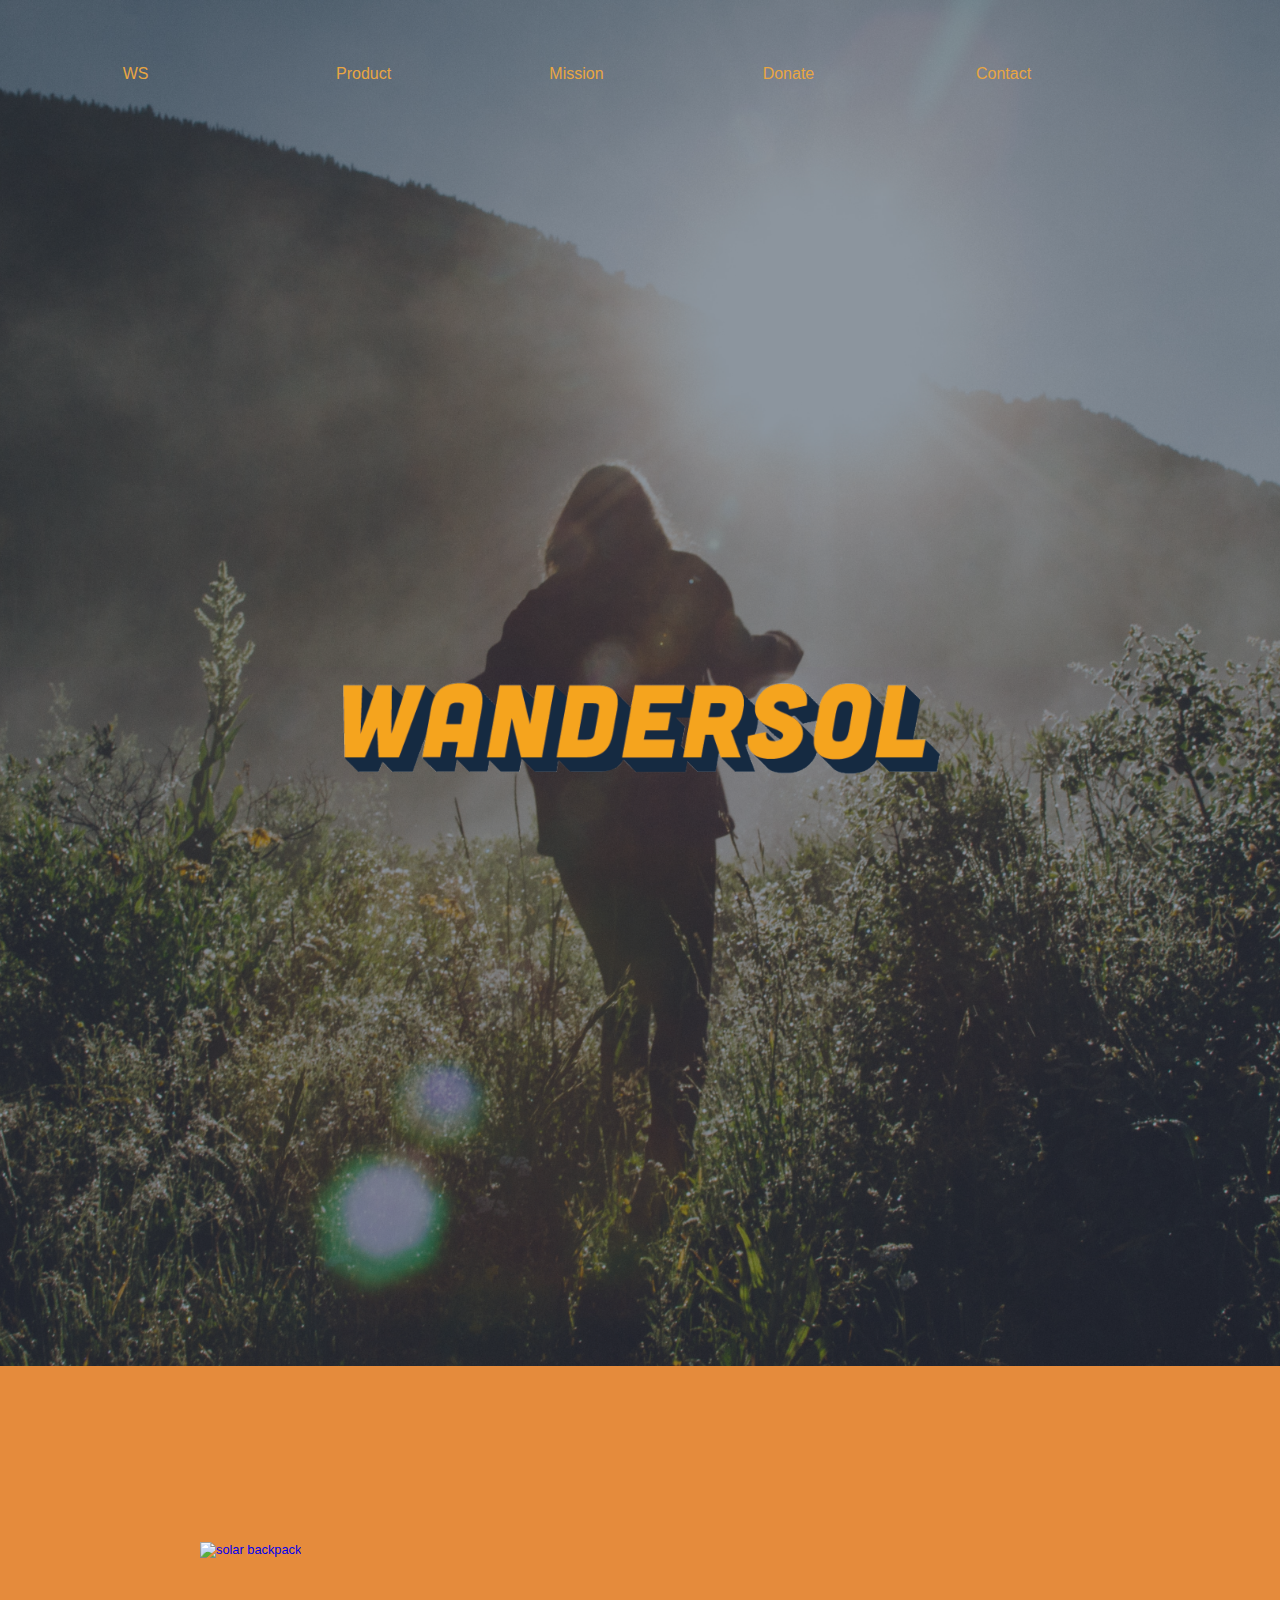
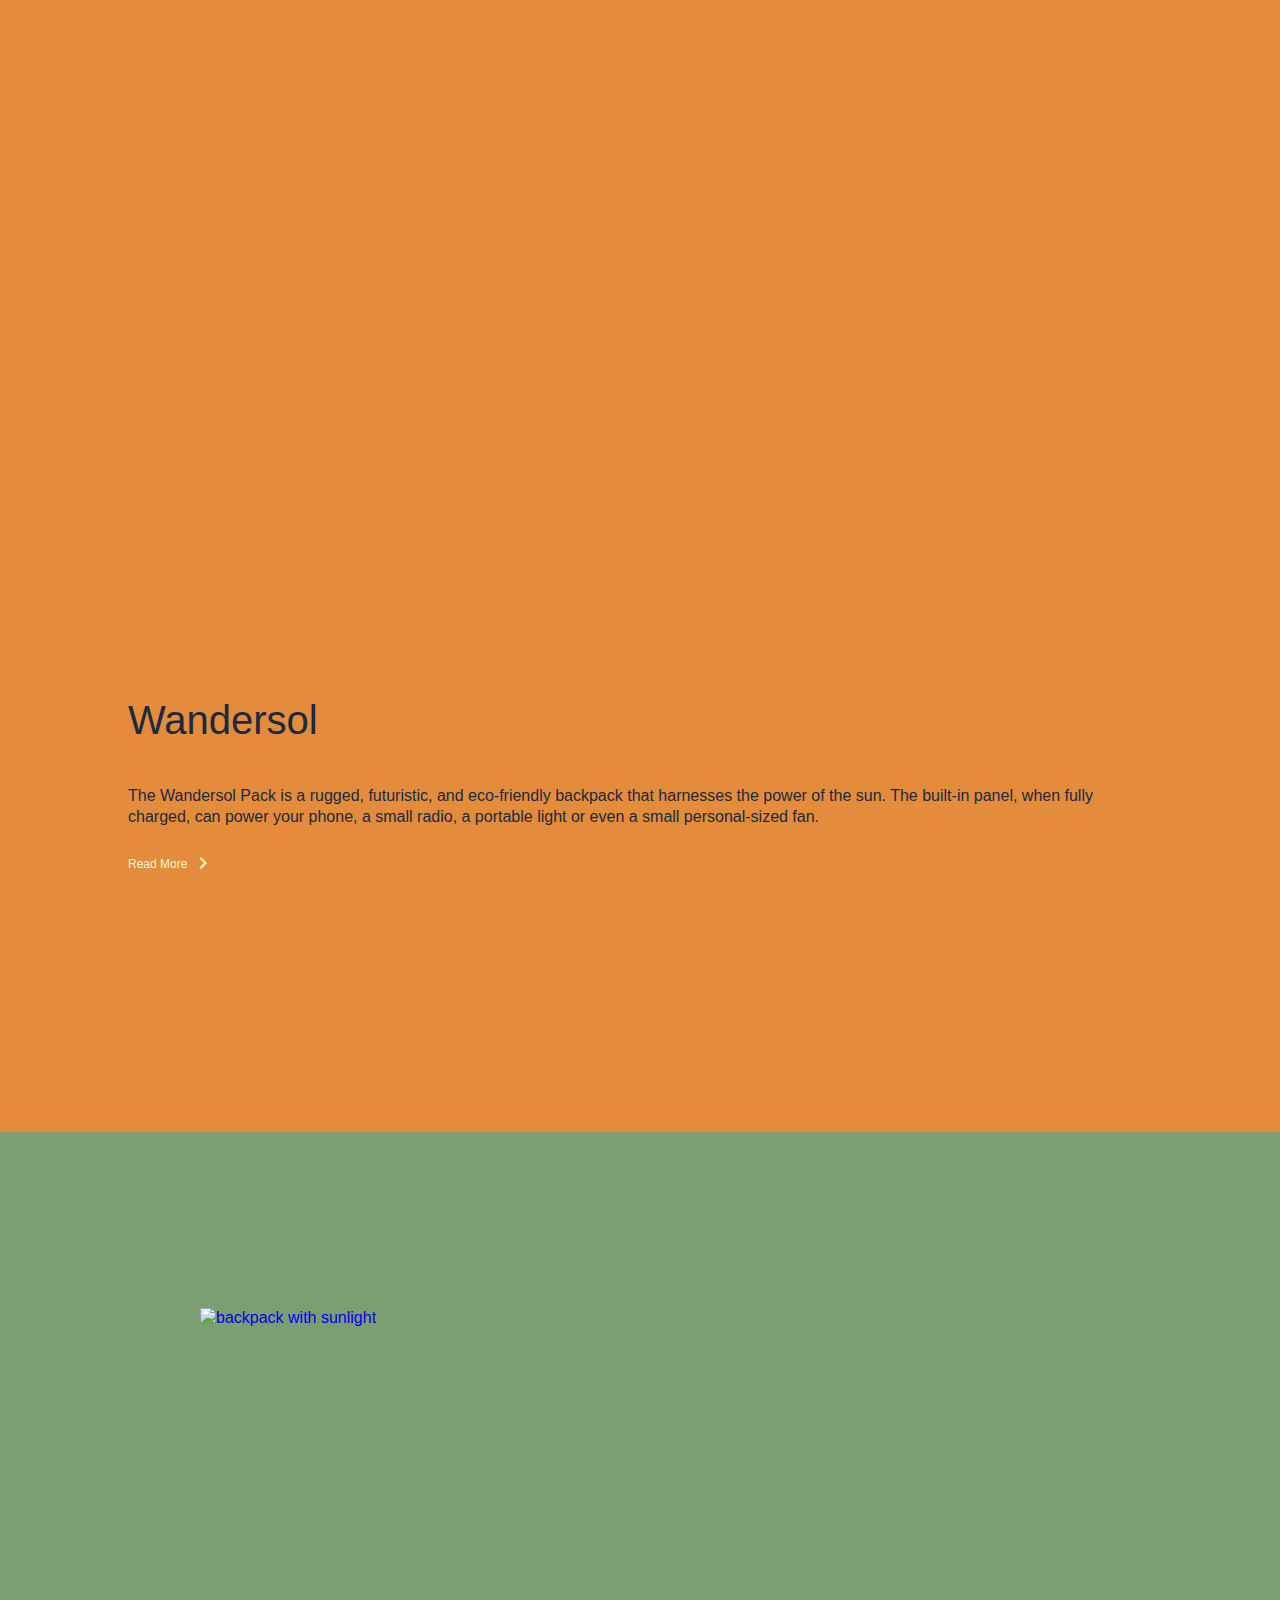
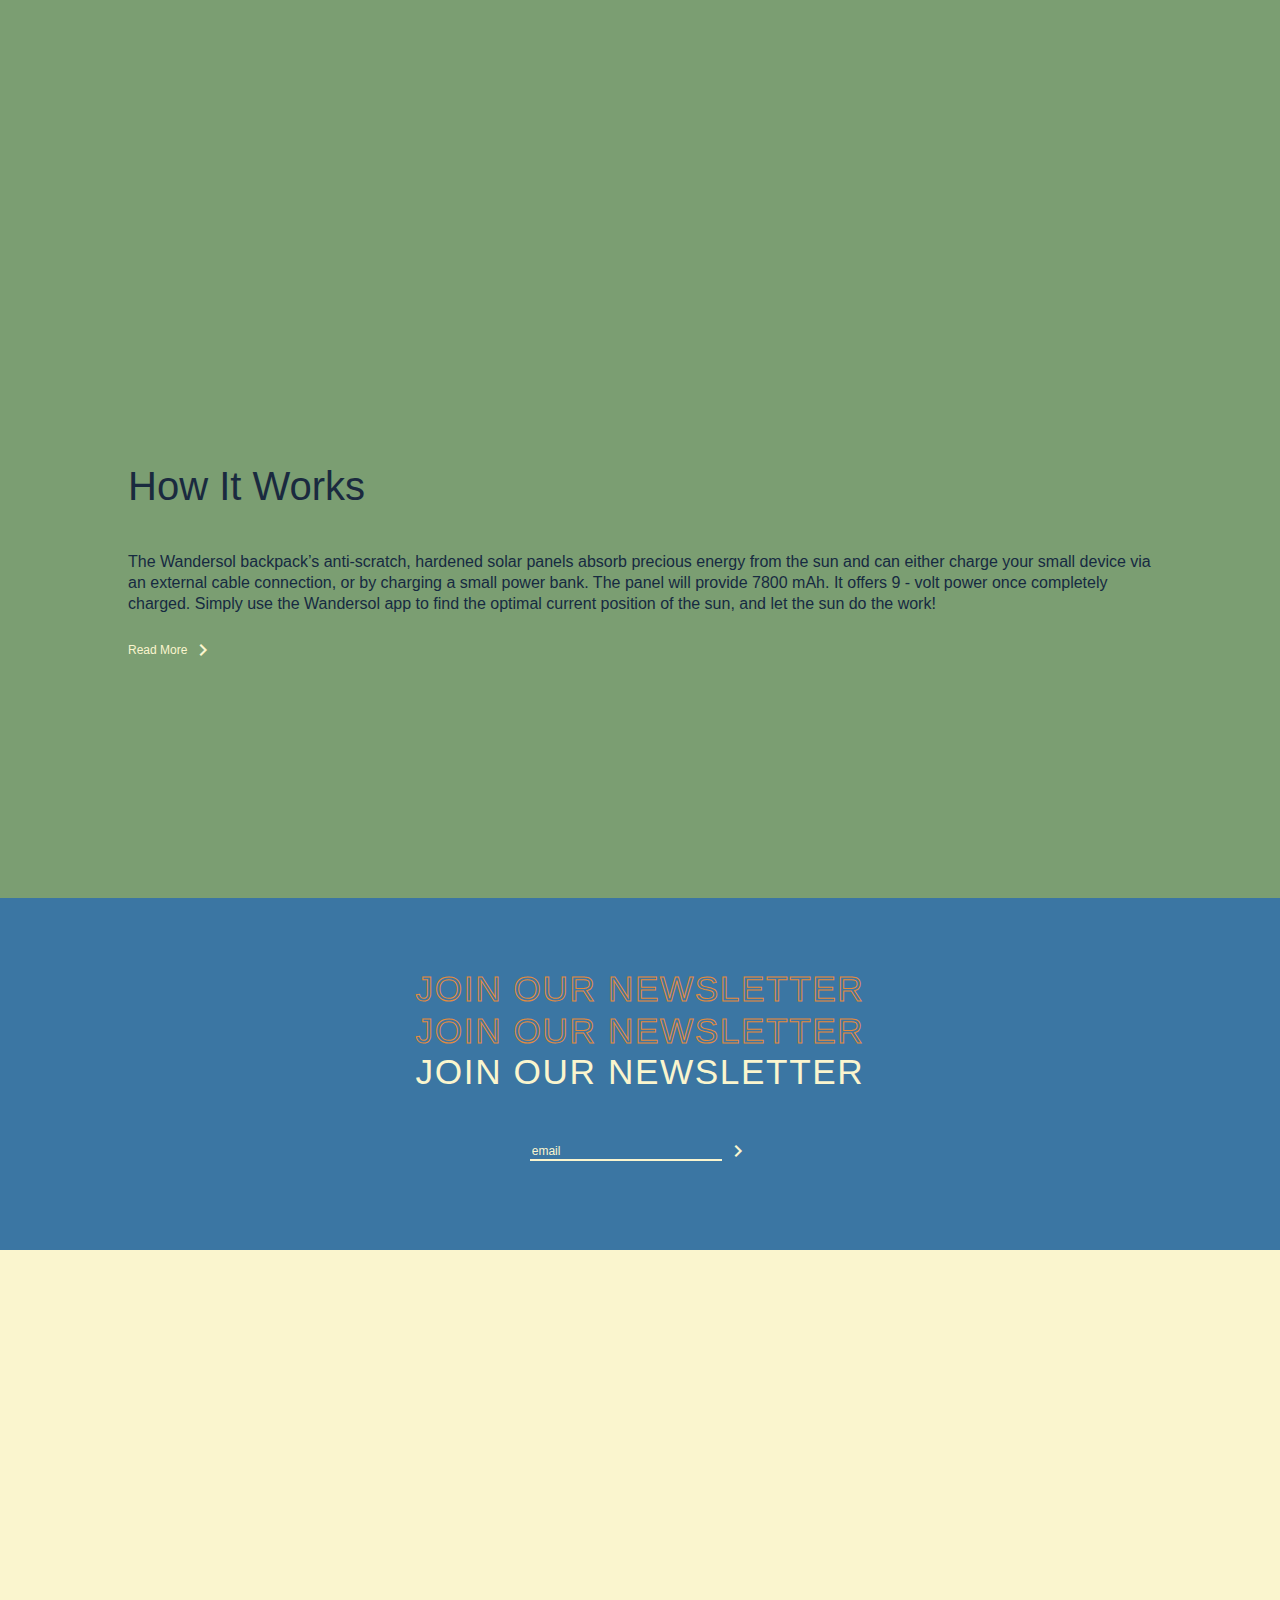
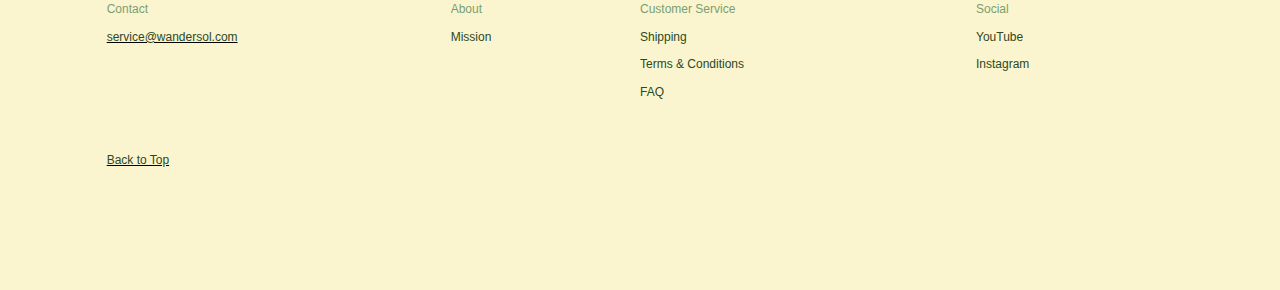
==== commit fd5b2a28: "added 'lazy loading' for some larger images. enlarged submit button font." ====
--- a/index.html
+++ b/index.html
@@ -22,7 +22,7 @@
             </nav>
             <div id="main-title">
                 <a href="wandersol.html">
-                    <img src="images/Wandersol_updated_Header.png" alt="wandersol title">
+                    <img loading="eager" src="images/Wandersol_updated_Header.png" alt="wandersol title">
                 </a>
                 
             </div>
@@ -31,7 +31,9 @@
         <section id="description">
             <div id="desc-image">
                 <a href="wandersol.html">
-                    <img src="images/Wandersol-Backpack-Blue-mockup-updated-logo.png" alt="solar backpack">
+                    <!-- The image files are very large, and I added loading="lazy" to try and help the page load faster.
+                    I didn't have time to figure out how to compress images. -->
+                    <img loading="lazy" src="images/Wandersol-Backpack-Blue-mockup-updated-logo.png" alt="solar backpack">
                 </a>     
             </div>
             <div id="desc-text">
@@ -49,7 +51,7 @@
         <section id="how">
             <div id="how-image">
                 <a href="wandersol.html">
-                    <img src="images/WonderSol-backpack-pink.jpg" alt="backpack with sunlight">
+                    <img loading="lazy" src="images/WonderSol-backpack-pink.jpg" alt="backpack with sunlight">
                 </a>   
             </div>
             <div id="how-text">
@@ -81,7 +83,7 @@
         </section>
 
         <div id="map">
-            <img src="images/Topo_Updated_Blue_Export0.png" alt="map lines" id="map-lines">
+            <img loading="lazy" src="images/Topo_Updated_Blue_Export0.png" alt="map lines" id="map-lines">
         </div>
 
         <footer>
--- a/main.css
+++ b/main.css
@@ -67,6 +67,10 @@
     padding-left: 1rem;
 }
 
+nav a:hover, #logo-home:hover {
+    color:#3b76a3;
+}
+
 #logo-home {
     grid-column: 2/3;
     color: #E9A642;
@@ -131,6 +135,7 @@
     width: 18rem;
     height: 24rem;
     object-fit: contain;
+    margin: 3rem auto;
 }
 
 #desc-text {
@@ -524,9 +529,9 @@
     }
 
     #desc-image, #how-image {
-        height: 35rem;
-        width: 30rem;
-        margin-left: 9.5rem;
+        width: 35rem;
+        height: 30rem;
+        /* margin-left: 9.5rem; */
     }
 
     #desc-image img, #how-image img {
@@ -536,10 +541,12 @@
         padding: 0;
         margin-left: -3rem;
         margin-top: 3rem;
+        margin: 3rem auto;
     }
 
     #desc-text, #how-text {
         padding: 0rem 8rem;
+        margin-top: 10rem;
     }
 
     #desc-text h3, #how-text h3 {
@@ -621,7 +628,7 @@
     }
     
     #modal-submit {
-        font-size: 0.4rem;
+        font-size: 0.75rem;
         margin: 1.5rem auto;
     }
      
@@ -666,6 +673,10 @@
         height: 85.375rem;
     }
 
+    /* #desc-text, #how-text {
+        margin-top: 10rem;
+    } */
+
     #desc-text h3, #how-text h3 {
         font-size: 2.5rem;
     }
@@ -675,10 +686,12 @@
     }
 
     #desc-image, #how-image {
-        width: 31rem;
-        height: 46.5rem;
+        /* width: 31rem;
+        height: 46.5rem; */
+        width: 55rem;
+        height: 40rem;
         margin-top: 8rem;
-        margin-left: 7.5rem;
+        /* margin-left: 7.5rem; */
     }
 
     #desc-image img, #how-image img {
@@ -756,7 +769,7 @@
 
 /* ----- Desktop Styles ------ */
 
-@media only screen and (min-width:1250px) {
+@media only screen and (min-width:1350px) {
     body {
         grid-template-columns: repeat(12, 1 fr);
         grid-template-areas: 
@@ -807,14 +820,14 @@
     }
 
     #desc-image img, #how-image img {
-        width: 55rem;
-        height: 40rem;
+        /* width: 55rem;
+        height: 40rem; */
         margin-left: -10rem;
         margin-top: -.5rem;
     }
 
     #desc-text {
-        grid-column: 7/12;
+        grid-column: 7/11;
         grid-row: 1/2;
         padding: 0;
         margin: 8rem 0rem 0rem 8rem;
@@ -835,7 +848,7 @@
     }
 
     #how-text {
-        grid-column: 2/6;
+        grid-column: 2/5;
         grid-row: 1/2;
         padding: 5rem 0rem 0rem 0rem;
     }
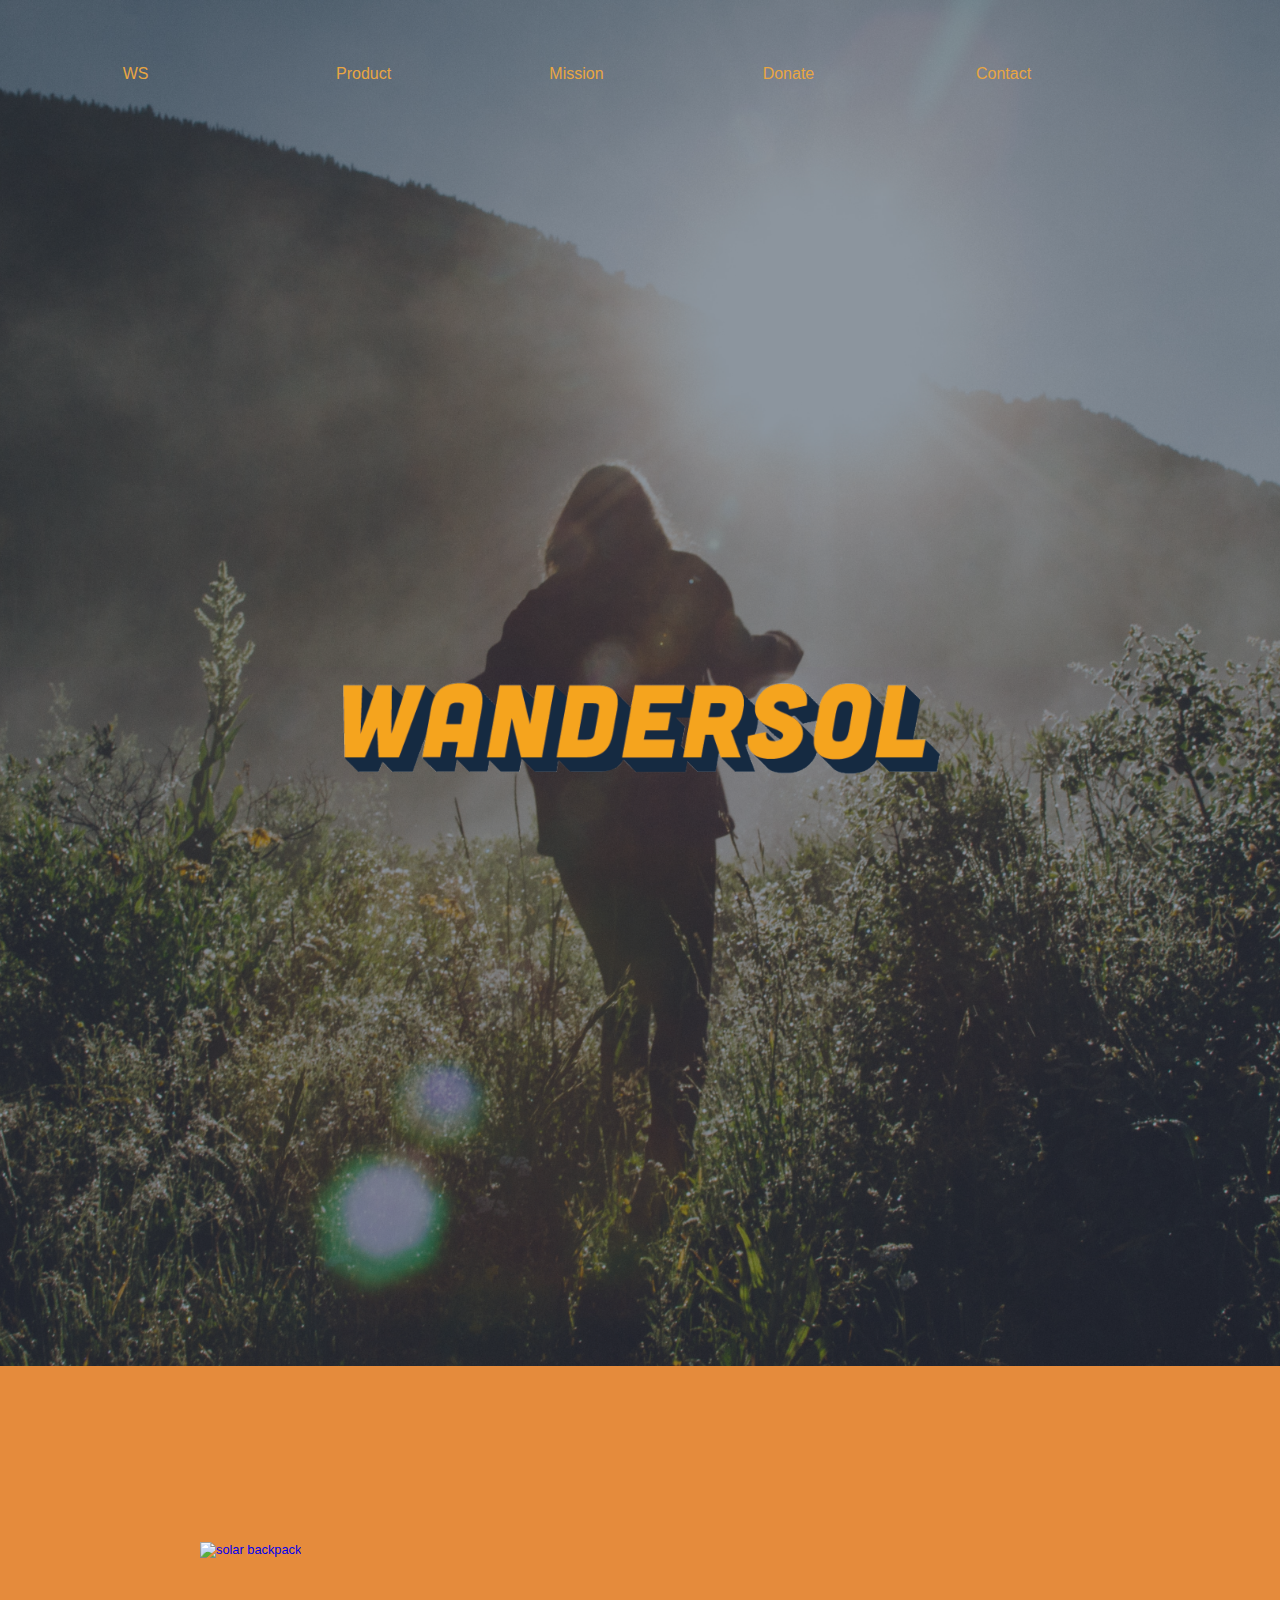
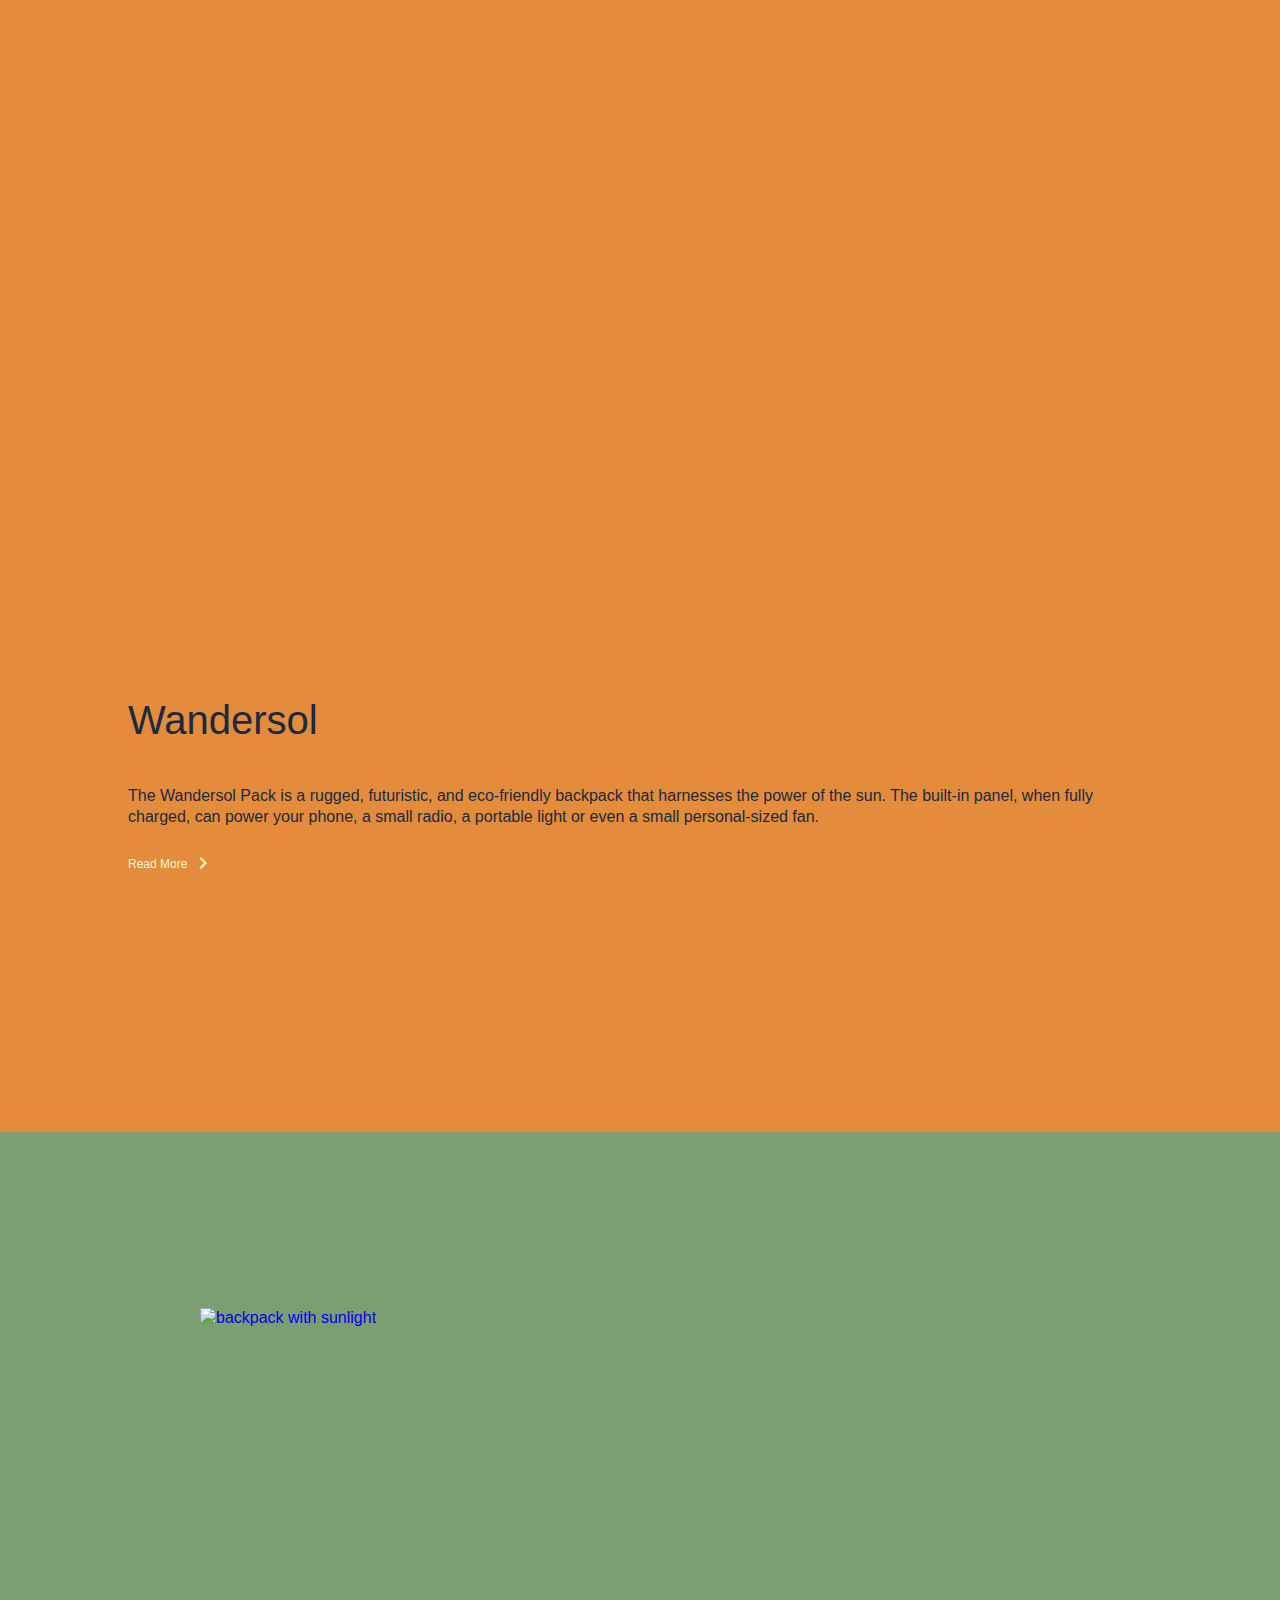
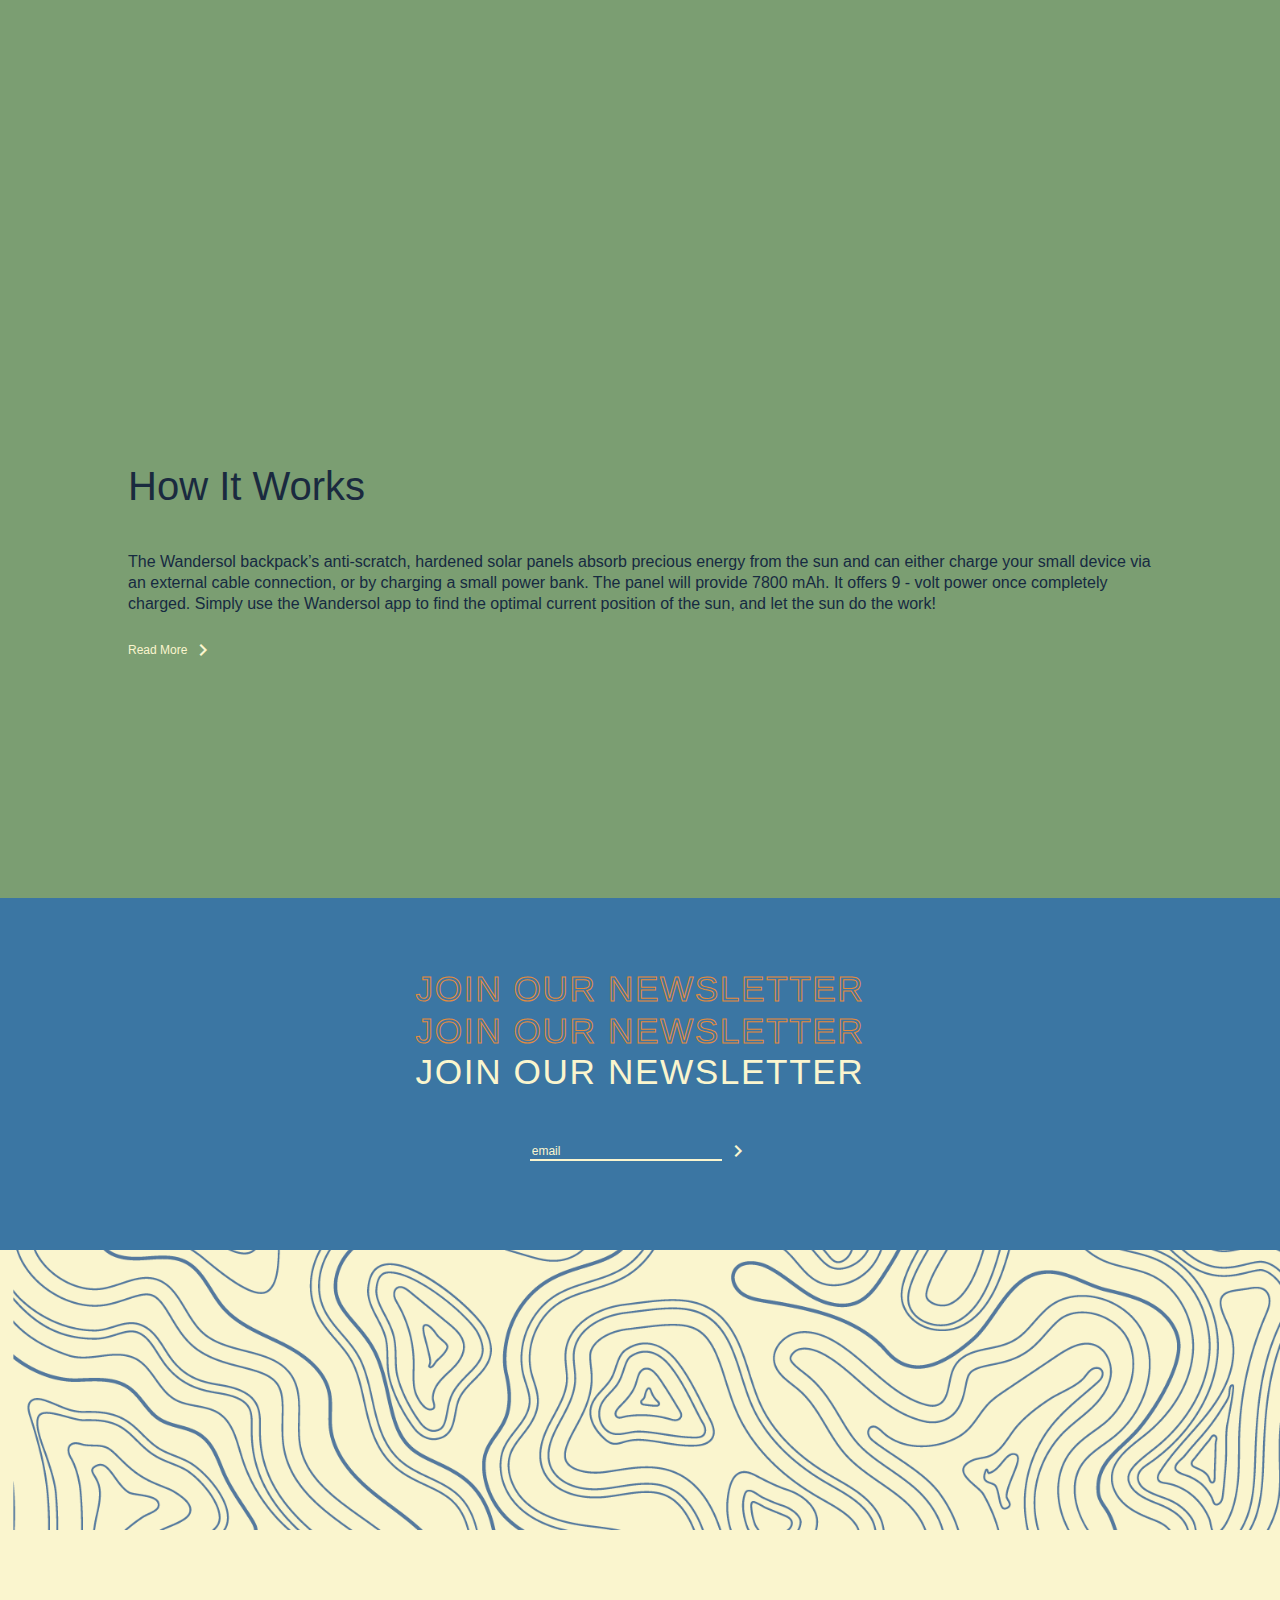
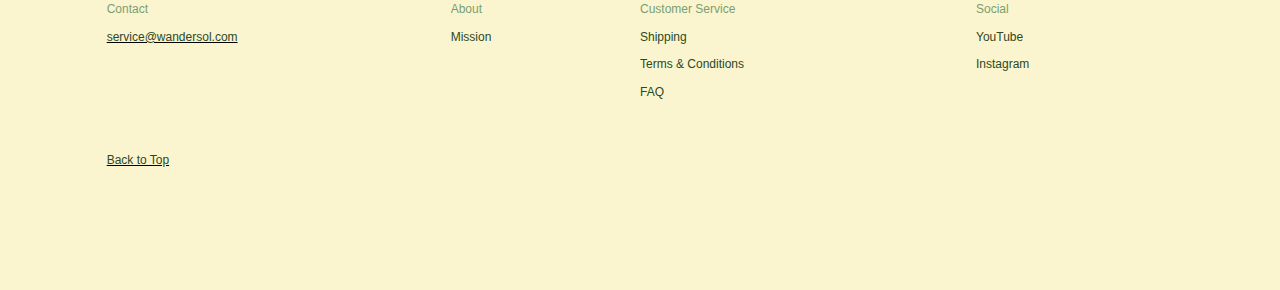
==== commit 314bb138: "changed loading for blue packpack image to 'eager'. git push" ====
--- a/index.html
+++ b/index.html
@@ -31,9 +31,9 @@
         <section id="description">
             <div id="desc-image">
                 <a href="wandersol.html">
-                    <!-- The image files are very large, and I added loading="lazy" to try and help the page load faster.
+                    <!-- The image files are very large, and I added loading="lazy" or "eager" to try and help the page load faster.
                     I didn't have time to figure out how to compress images. -->
-                    <img loading="lazy" src="images/Wandersol-Backpack-Blue-mockup-updated-logo.png" alt="solar backpack">
+                    <img loading="eager" src="images/Wandersol-Backpack-Blue-mockup-updated-logo.png" alt="solar backpack">
                 </a>     
             </div>
             <div id="desc-text">
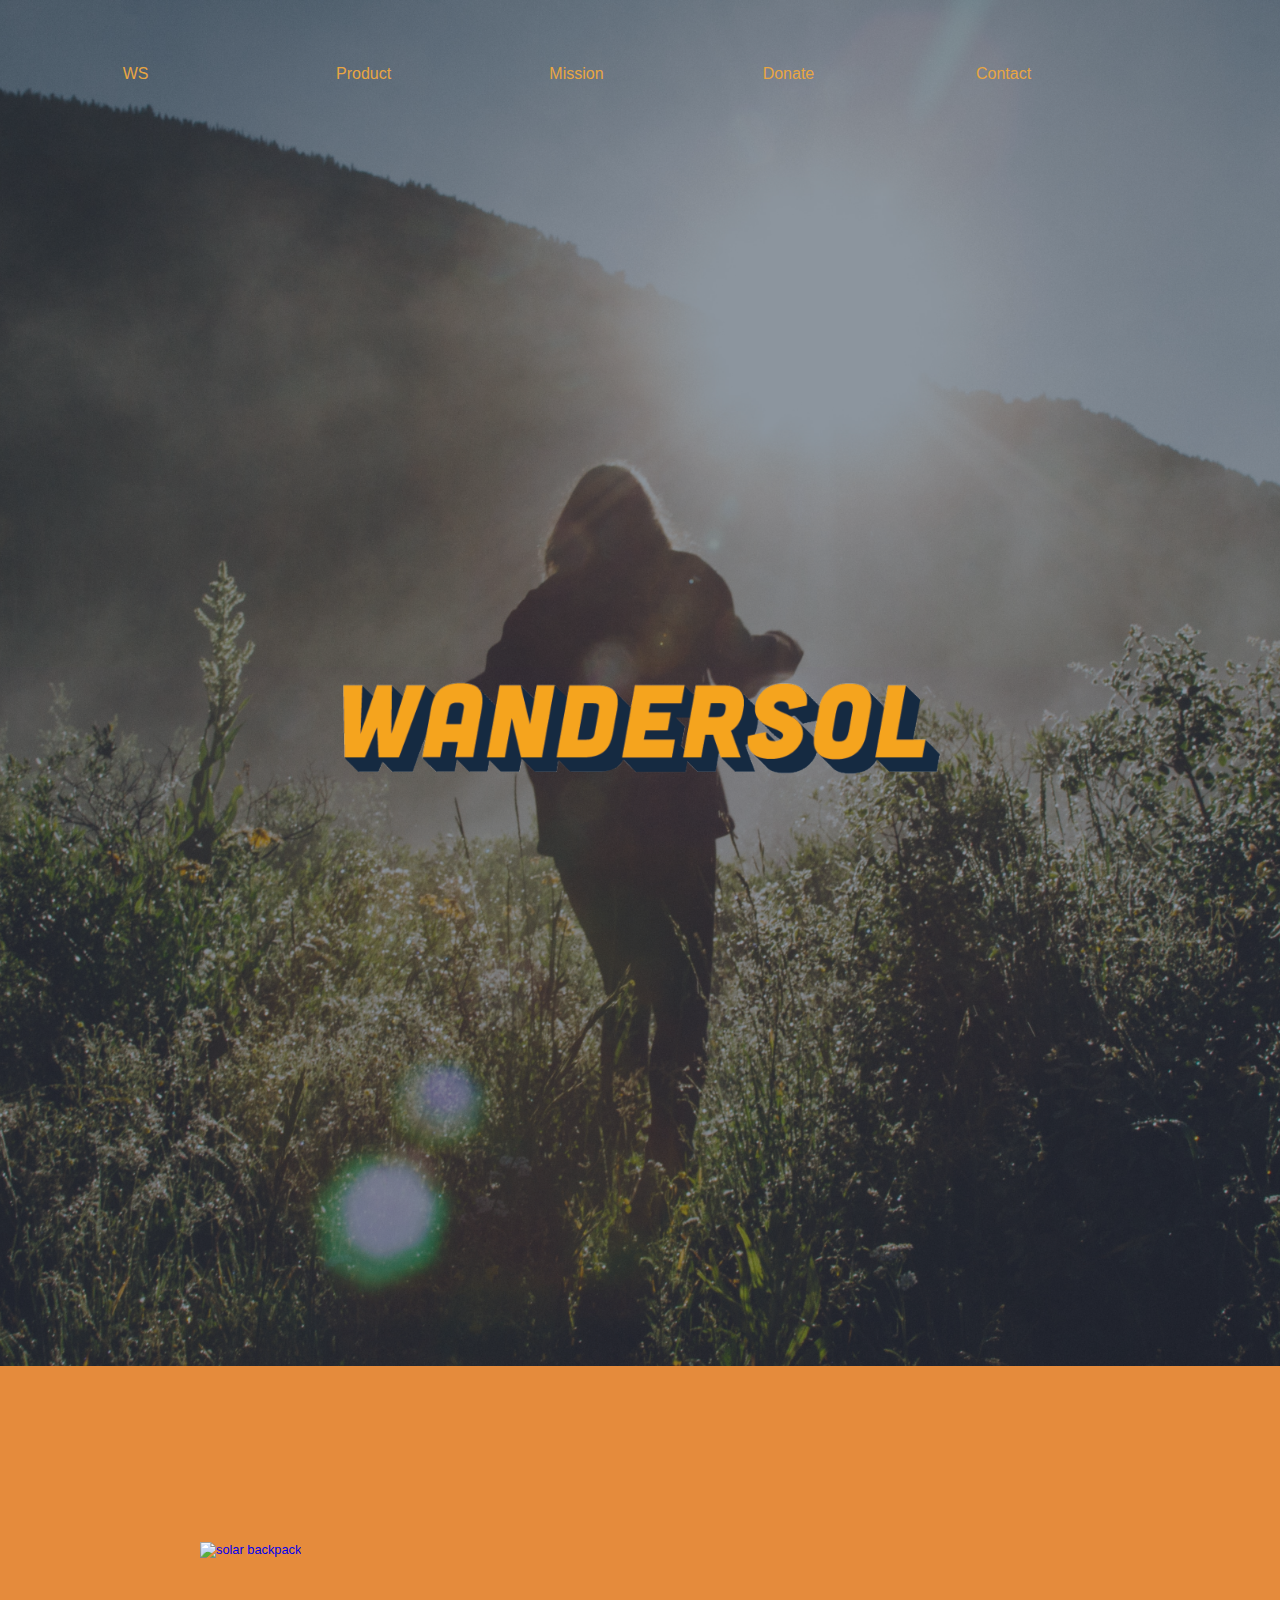
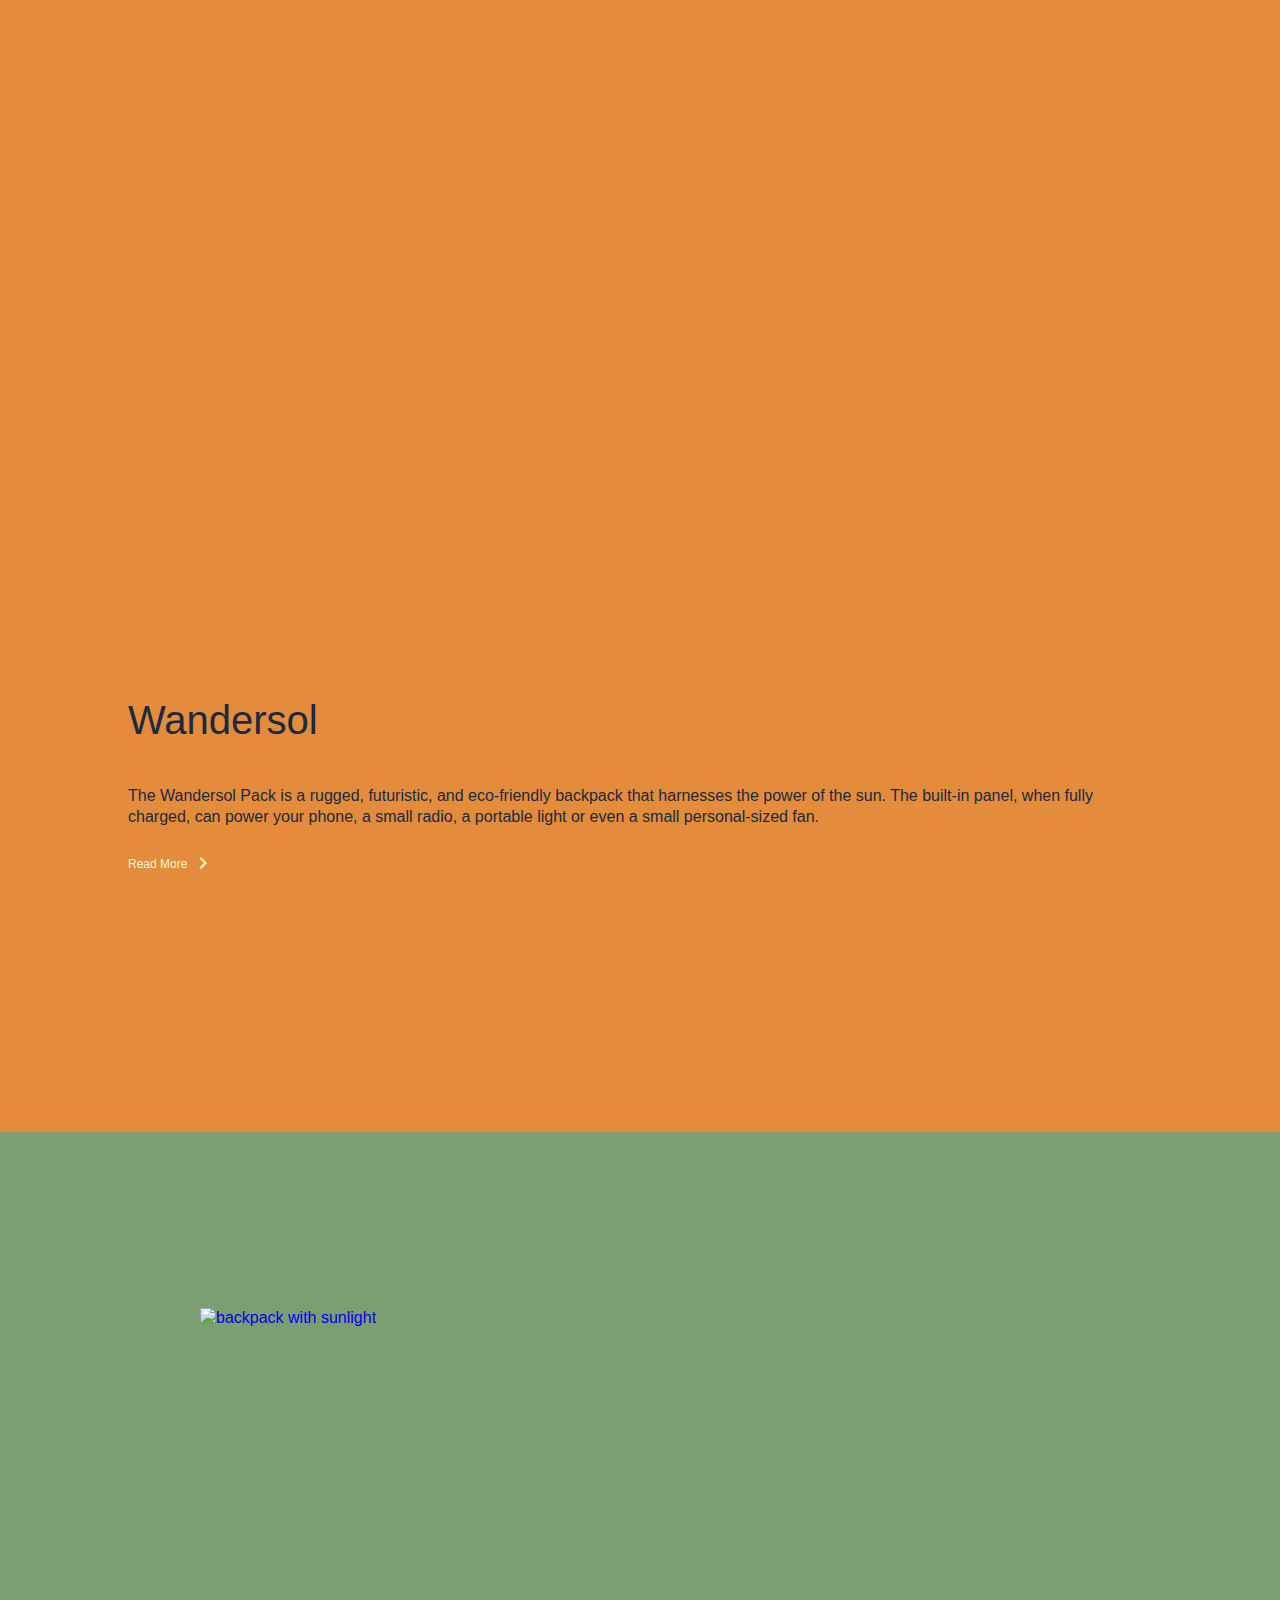
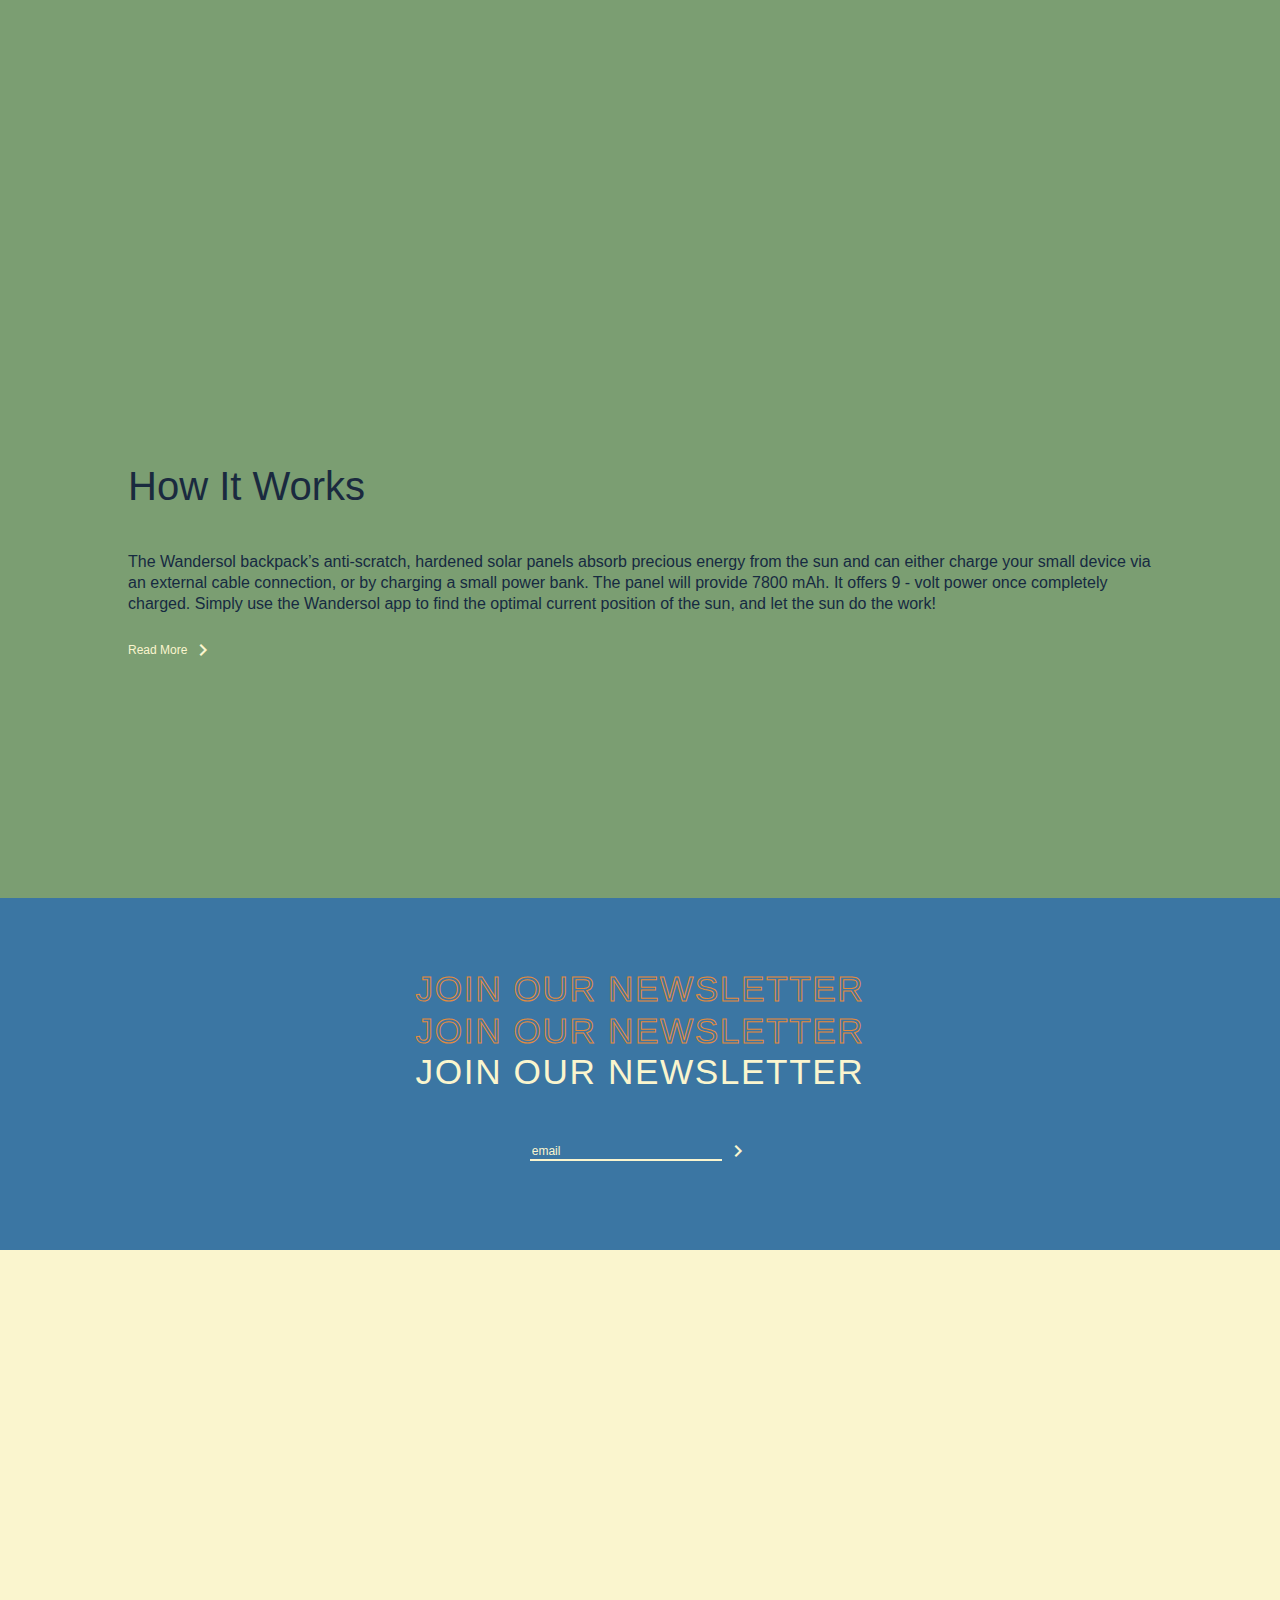
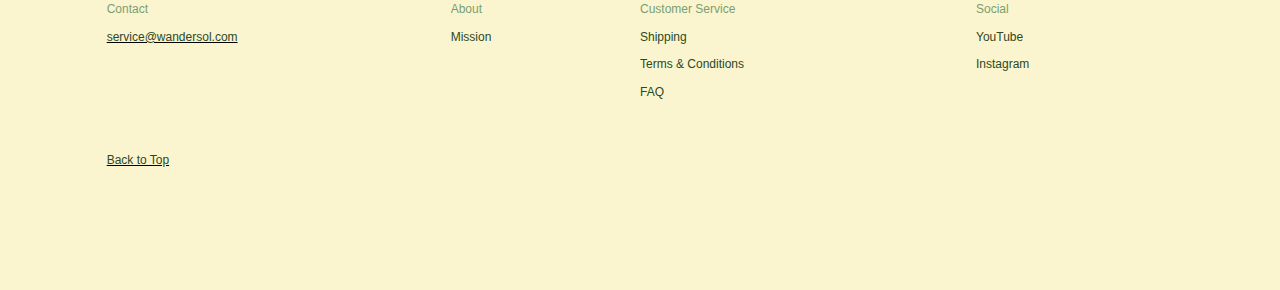
==== commit 09880932: "fixed comment" ====
--- a/index.html
+++ b/index.html
@@ -31,8 +31,8 @@
         <section id="description">
             <div id="desc-image">
                 <a href="wandersol.html">
-                    <!-- The image files are very large, and I added loading="lazy" or "eager" to try and help the page load faster.
-                    I didn't have time to figure out how to compress images. -->
+                    <!-- The image files are very large, and I added loading="lazy" or "eager" 
+                    to try and help the page load faster. I didn't have time to figure out how to compress images. -->
                     <img loading="eager" src="images/Wandersol-Backpack-Blue-mockup-updated-logo.png" alt="solar backpack">
                 </a>     
             </div>
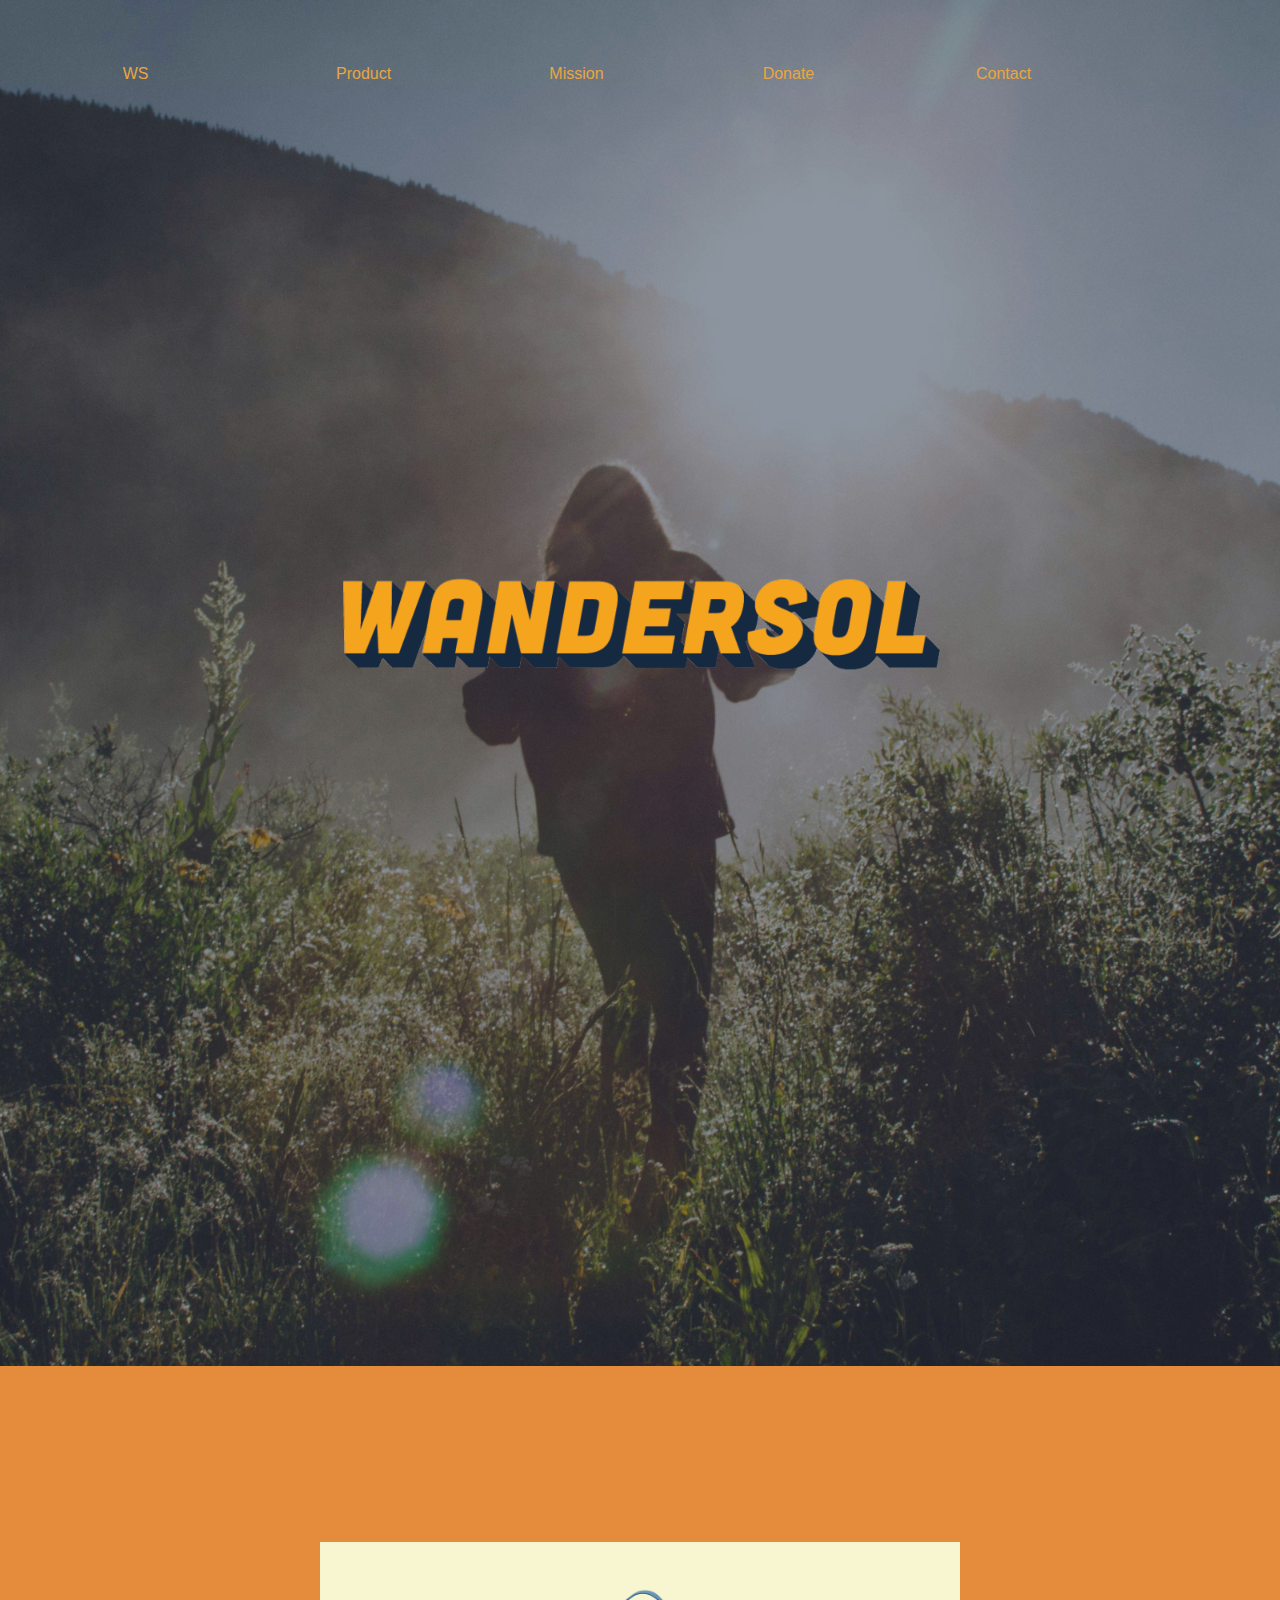
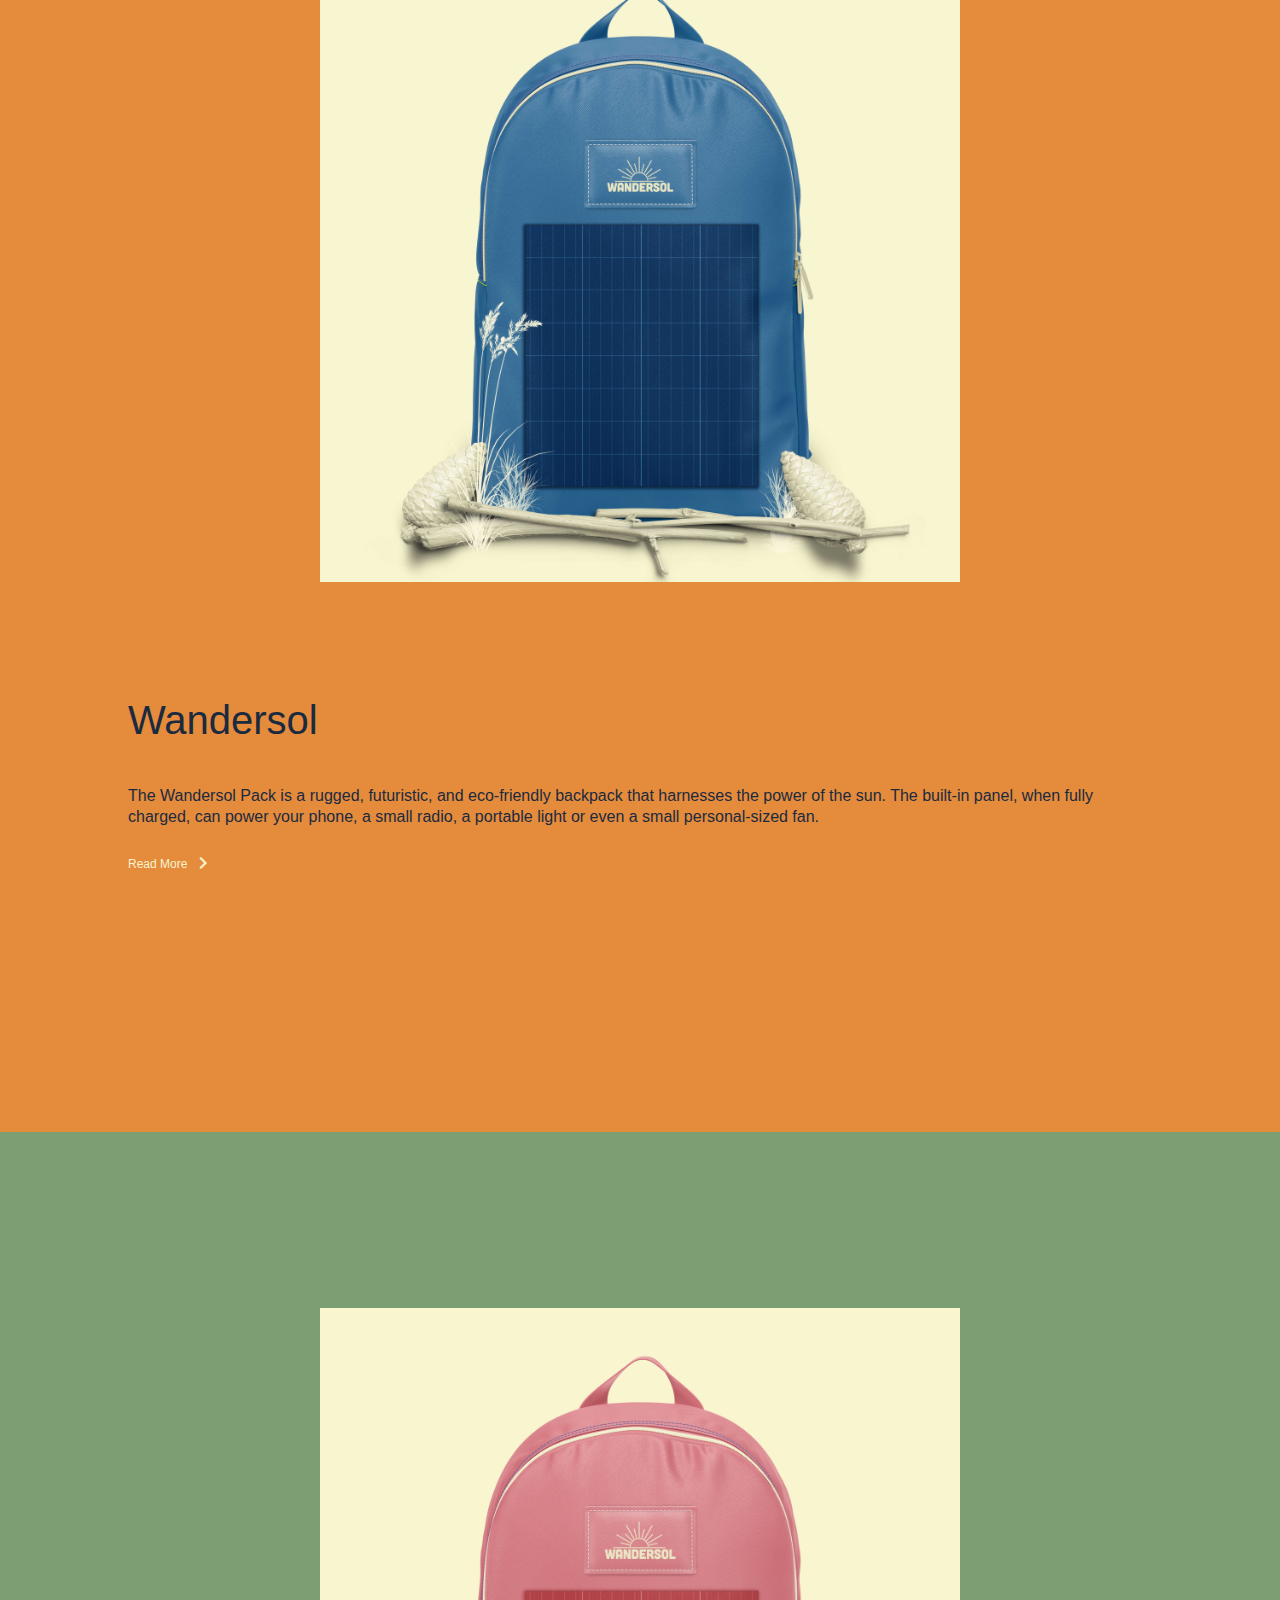
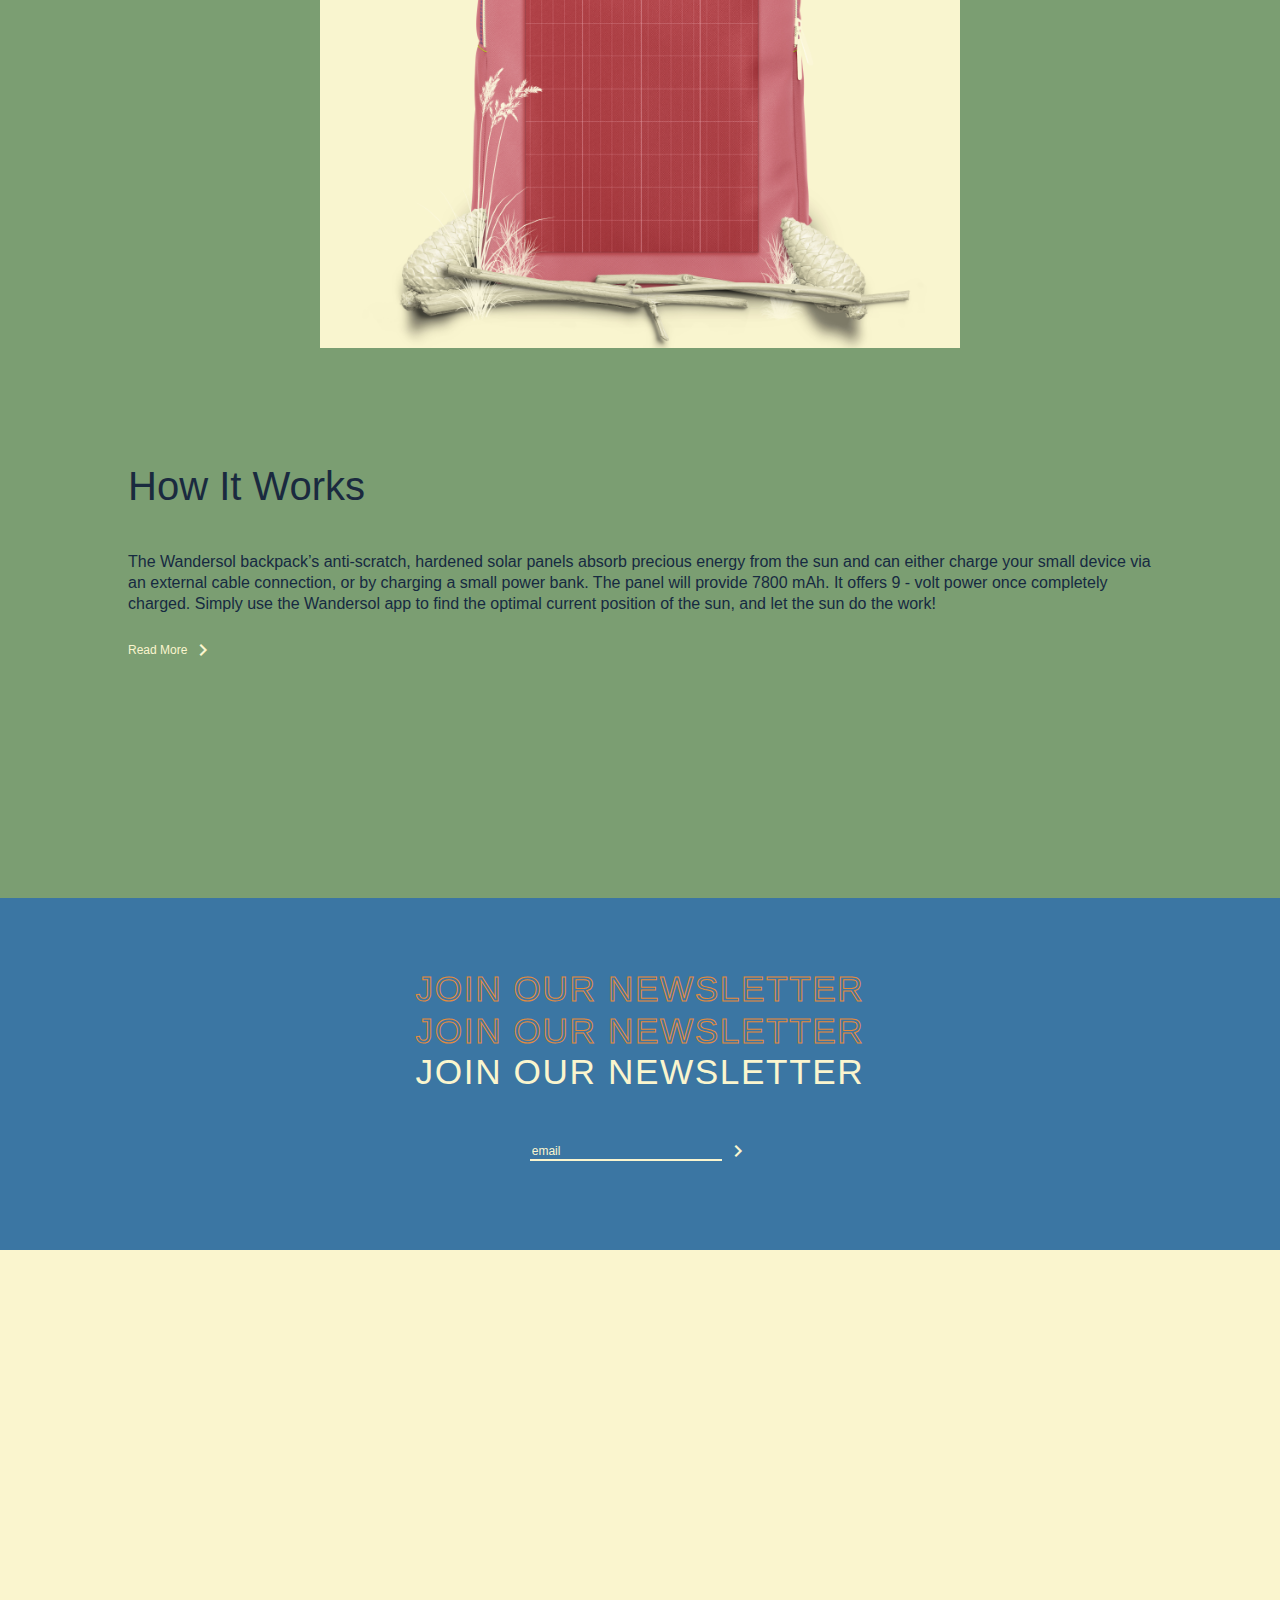
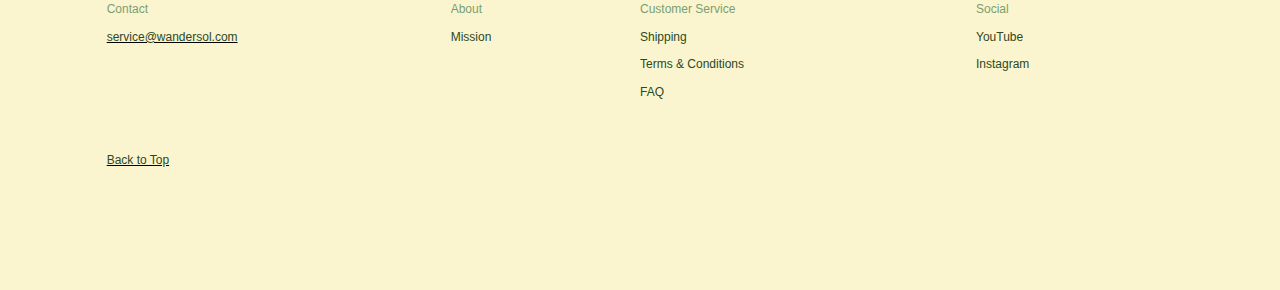
==== commit 59b3b05a: "compressed photos for better loading. updated nav" ====
--- a/index.html
+++ b/index.html
@@ -33,7 +33,7 @@
                 <a href="wandersol.html">
                     <!-- The image files are very large, and I added loading="lazy" or "eager" 
                     to try and help the page load faster. I didn't have time to figure out how to compress images. -->
-                    <img loading="eager" src="images/Wandersol-Backpack-Blue-mockup-updated-logo.png" alt="solar backpack">
+                    <img loading="eager" src="images/Wandersol-Backpack-Blue-mockup-updated-logo-opt.jpg" alt="solar backpack">
                 </a>     
             </div>
             <div id="desc-text">
@@ -51,7 +51,7 @@
         <section id="how">
             <div id="how-image">
                 <a href="wandersol.html">
-                    <img loading="lazy" src="images/WonderSol-backpack-pink.jpg" alt="backpack with sunlight">
+                    <img loading="lazy" src="images/WonderSol-backpack-pink-opt.jpg" alt="backpack with sunlight">
                 </a>   
             </div>
             <div id="how-text">
--- a/main.css
+++ b/main.css
@@ -38,19 +38,19 @@
 #hero {
     grid-area: hero;
     /* photo by Holly Mandarich on Unsplash.com */
-    background: url(images/hero-image.jpg) center;
+    background: url(images/hero-image-opt.jpg) center;
     width: 100%;
     background-size: cover;
     height: 51rem;
-    display: grid;
-    grid-template-rows: 1fr, 1fr, 1fr;
+    /* display: grid; */
+    /* grid-template-rows: 1fr, 1fr, 1fr; */
 }
 
 /* ----- Navbar and Navbar Elements ----- */
 
 nav {
     grid-column: 1/13;
-    grid-row: 1/2;
+    /* grid-row: 1/2; */
     display: grid;
     grid-template-columns: repeat(12, 1fr);
     padding-top: 4rem;
@@ -111,6 +111,7 @@
     margin: auto;
     display: block;
     position: relative;
+    top: 35%;
 }
 
 #description {
